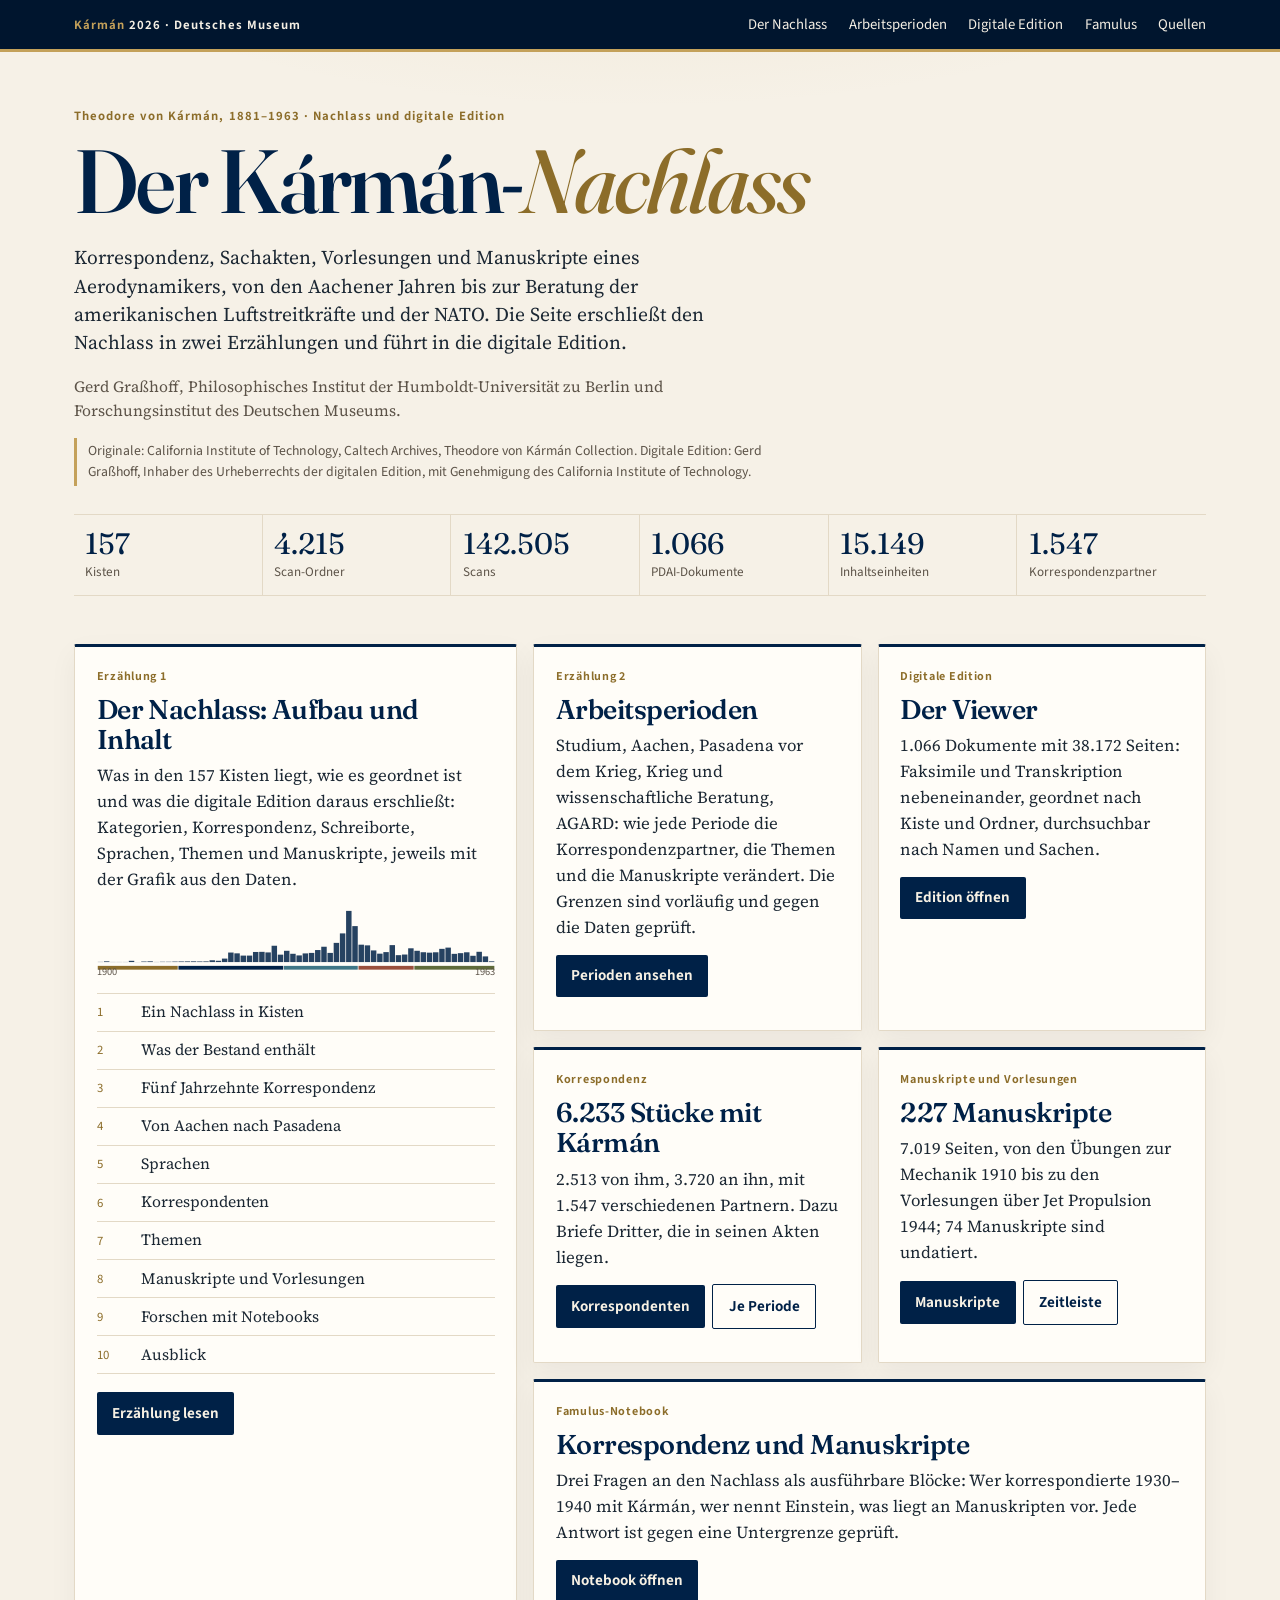
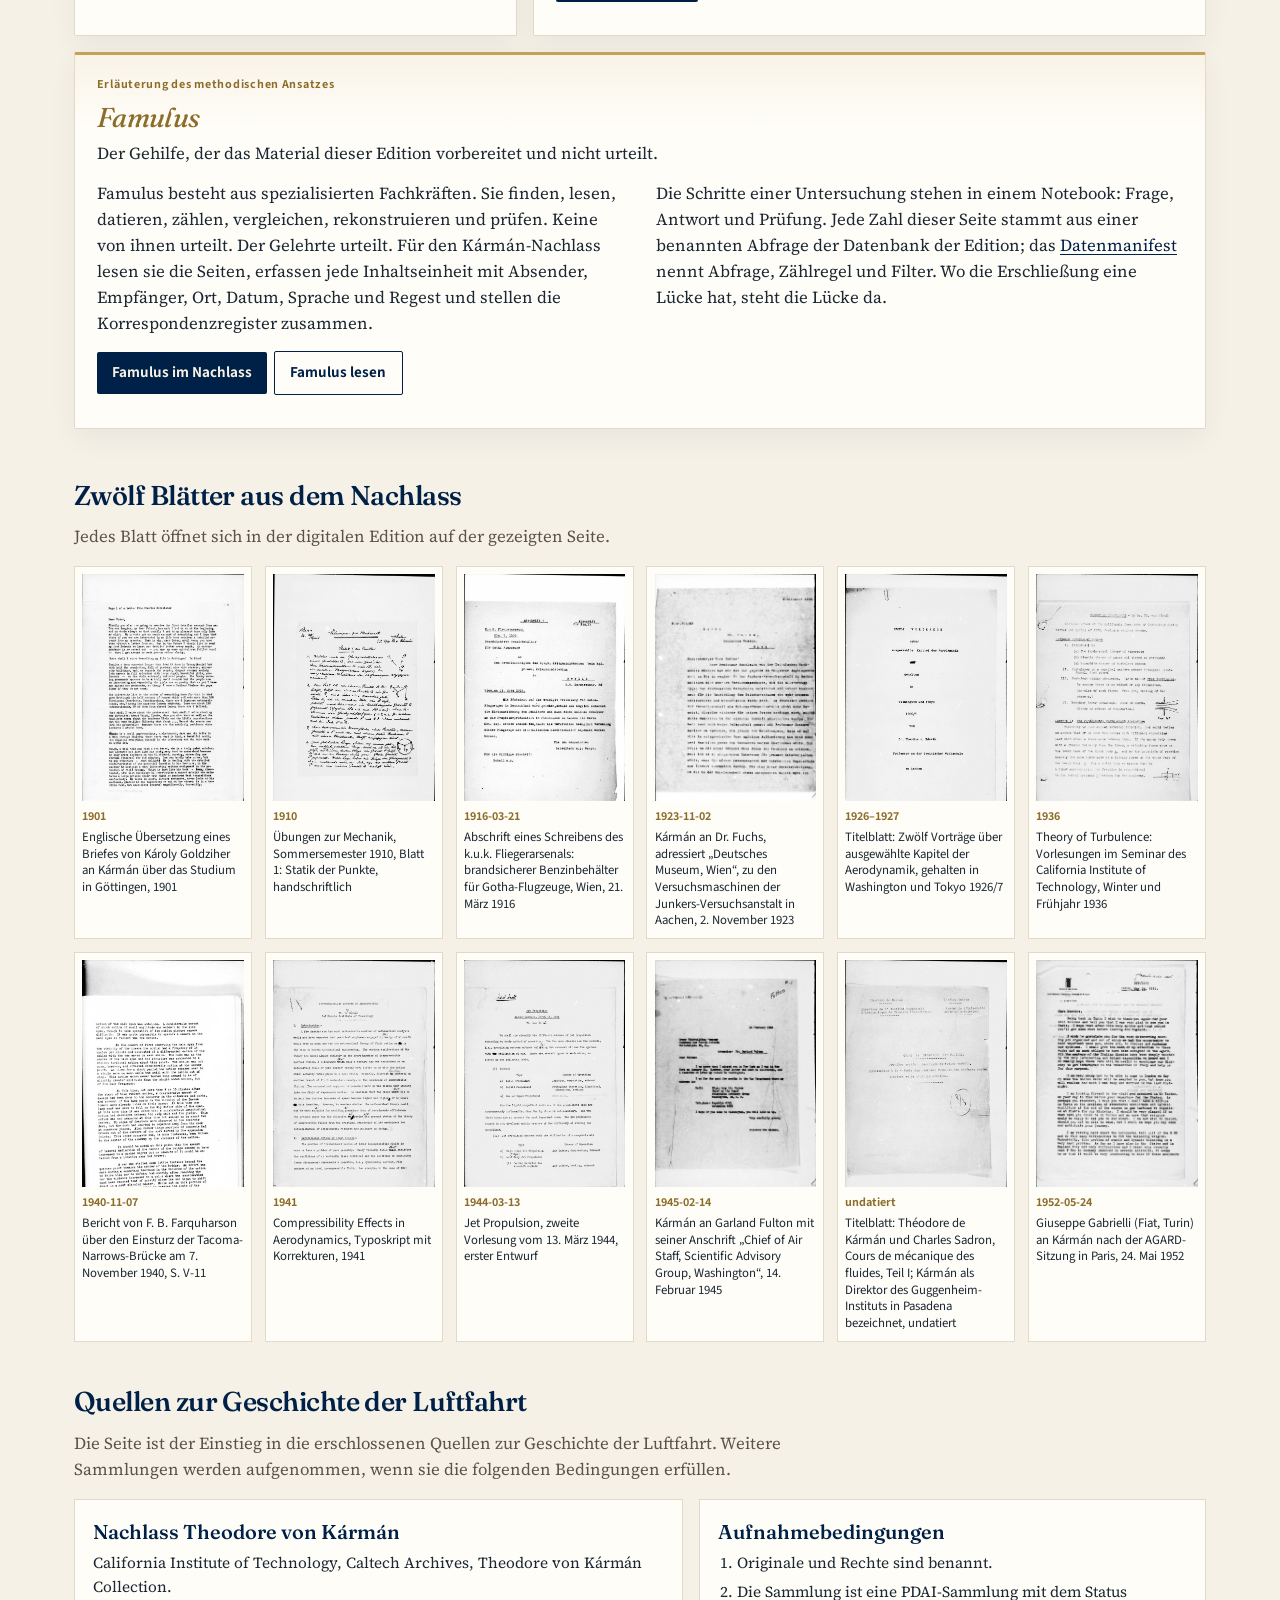
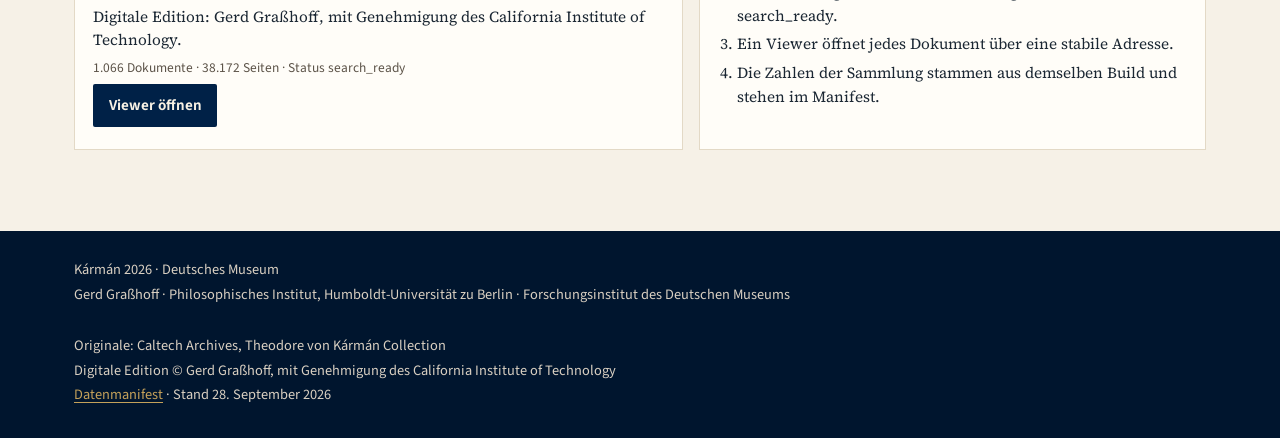
==== index.html @ 1a8ae77a "Publish the Kármán 2026 landing page and the two Nachlass narratives." ====
<!DOCTYPE html>
<html lang="de">
<head>
  <meta charset="utf-8">
  <meta name="viewport" content="width=device-width, initial-scale=1">
  <title>Kármán 2026 · Deutsches Museum</title>
  <meta name="description" content="Der Nachlass Theodore von Kármáns: digitale Edition, Korrespondenz, Manuskripte, Arbeitsperioden und Famulus-Notebooks. Einstieg in die Quellen zur Geschichte der Luftfahrt.">
  <meta name="author" content="Gerd Graßhoff">
  <meta property="og:title" content="Kármán 2026 · Deutsches Museum">
  <meta property="og:description" content="Der Nachlass Theodore von Kármáns in der digitalen Edition: Aufbau, Korrespondenz, Manuskripte und Arbeitsperioden.">
  <meta property="og:type" content="website">
  <link rel="icon" href="favicon.svg" type="image/svg+xml">
  <link rel="preconnect" href="https://fonts.googleapis.com">
  <link rel="preconnect" href="https://fonts.gstatic.com" crossorigin>
  <link href="https://fonts.googleapis.com/css2?family=Fraunces:ital,opsz,wght@0,9..144,460;0,9..144,560;1,9..144,460&family=Source+Sans+3:ital,wght@0,400;0,560;0,650;1,400&family=Source+Serif+4:ital,opsz,wght@0,8..60,400;0,8..60,560;1,8..60,400&display=swap" rel="stylesheet">
  <link rel="stylesheet" href="assets/karman.css?v=20260928184851">
</head>
<body>
  <a class="skip" href="#inhalt">Zum Inhalt</a>
  <header class="mast">
    <div class="mast-inner">
      <p class="brand"><span>Kármán</span> 2026 · Deutsches Museum</p>
      <nav aria-label="Abschnitte">
        <a href="nachlass/">Der Nachlass</a>
        <a href="perioden/">Arbeitsperioden</a>
        <a href="#edition">Digitale Edition</a>
        <a href="#ansatz">Famulus</a>
        <a href="#quellen">Quellen</a>
      </nav>
    </div>
  </header>

  <main id="inhalt">
    <div class="wrap">
      <section class="hero">
        <p class="kicker">Theodore von Kármán, 1881–1963 · Nachlass und digitale Edition</p>
        <h1>Der Kármán-<em>Nachlass</em></h1>
        <p class="lead">Korrespondenz, Sachakten, Vorlesungen und Manuskripte eines Aerodynamikers, von den Aachener Jahren bis zur Beratung der amerikanischen Luftstreitkräfte und der NATO. Die Seite erschließt den Nachlass in zwei Erzählungen und führt in die digitale Edition.</p>
        <p class="byline">Gerd Graßhoff, Philosophisches Institut der Humboldt-Universität zu Berlin und Forschungsinstitut des Deutschen Museums.</p>
        <p class="credit">Originale: California Institute of Technology, Caltech Archives, Theodore von Kármán Collection. Digitale Edition: Gerd Graßhoff, Inhaber des Urheberrechts der digitalen Edition, mit Genehmigung des California Institute of Technology.</p>
        <div class="figures" aria-label="Der Nachlass in Zahlen">
          <div><span class="v">157</span><span class="k">Kisten</span></div>
          <div><span class="v">4.215</span><span class="k">Scan-Ordner</span></div>
          <div><span class="v">142.505</span><span class="k">Scans</span></div>
          <div><span class="v">1.066</span><span class="k">PDAI-Dokumente</span></div>
          <div><span class="v">15.149</span><span class="k">Inhaltseinheiten</span></div>
          <div><span class="v">1.547</span><span class="k">Korrespondenzpartner</span></div>
        </div>
      </section>

      <section class="portals" aria-label="Einstiege">
        <article class="portal lead-card" id="nachlass">
          <p class="mark">Erzählung 1</p>
          <h2>Der Nachlass: Aufbau und Inhalt</h2>
          <p>Was in den 157 Kisten liegt, wie es geordnet ist und was die digitale Edition daraus erschließt: Kategorien, Korrespondenz, Schreiborte, Sprachen, Themen und Manuskripte, jeweils mit der Grafik aus den Daten.</p>
          <div class="spark fig" data-chart="spark" style="min-height:0"></div>
          <ol class="contents"><li><a href="nachlass/#k1"><span class="num">1</span><span>Ein Nachlass in Kisten</span></a></li><li><a href="nachlass/#k2"><span class="num">2</span><span>Was der Bestand enthält</span></a></li><li><a href="nachlass/#k3"><span class="num">3</span><span>Fünf Jahrzehnte Korrespondenz</span></a></li><li><a href="nachlass/#k4"><span class="num">4</span><span>Von Aachen nach Pasadena</span></a></li><li><a href="nachlass/#k5"><span class="num">5</span><span>Sprachen</span></a></li><li><a href="nachlass/#k6"><span class="num">6</span><span>Korrespondenten</span></a></li><li><a href="nachlass/#k7"><span class="num">7</span><span>Themen</span></a></li><li><a href="nachlass/#k8"><span class="num">8</span><span>Manuskripte und Vorlesungen</span></a></li><li><a href="nachlass/#k9"><span class="num">9</span><span>Forschen mit Notebooks</span></a></li><li><a href="nachlass/#k10"><span class="num">10</span><span>Ausblick</span></a></li></ol>
          <p class="go-row"><a class="go" href="nachlass/">Erzählung lesen</a></p>
        </article>

        <article class="portal" id="perioden">
          <p class="mark">Erzählung 2</p>
          <h2>Arbeitsperioden</h2>
          <p>Studium, Aachen, Pasadena vor dem Krieg, Krieg und wissenschaftliche Beratung, AGARD: wie jede Periode die Korrespondenzpartner, die Themen und die Manuskripte verändert. Die Grenzen sind vorläufig und gegen die Daten geprüft.</p>
          <p class="go-row"><a class="go" href="perioden/">Perioden ansehen</a></p>
        </article>

        <article class="portal" id="edition">
          <p class="mark">Digitale Edition</p>
          <h2>Der Viewer</h2>
          <p>1.066 Dokumente mit 38.172 Seiten: Faksimile und Transkription nebeneinander, geordnet nach Kiste und Ordner, durchsuchbar nach Namen und Sachen.</p>
          <p class="go-row"><a class="go" href="https://lettre.ngrok.dev/karman/" target="_blank" rel="noopener">Edition öffnen</a></p>
        </article>

        <article class="portal" id="korrespondenz">
          <p class="mark">Korrespondenz</p>
          <h2>6.233 Stücke mit Kármán</h2>
          <p>2.513 von ihm, 3.720 an ihn, mit 1.547 verschiedenen Partnern. Dazu Briefe Dritter, die in seinen Akten liegen.</p>
          <p class="go-row"><a class="go" href="nachlass/#k6">Korrespondenten</a><a class="go quiet" href="perioden/#korrespondenz">Je Periode</a></p>
        </article>

        <article class="portal" id="manuskripte">
          <p class="mark">Manuskripte und Vorlesungen</p>
          <h2>227 Manuskripte</h2>
          <p>7.019 Seiten, von den Übungen zur Mechanik 1910 bis zu den Vorlesungen über Jet Propulsion 1944; 74 Manuskripte sind undatiert.</p>
          <p class="go-row"><a class="go" href="nachlass/#k8">Manuskripte</a><a class="go quiet" href="perioden/#manuskripte">Zeitleiste</a></p>
        </article>

        <article class="portal wide" id="notebook">
          <p class="mark">Famulus-Notebook</p>
          <h2>Korrespondenz und Manuskripte</h2>
          <p>Drei Fragen an den Nachlass als ausführbare Blöcke: Wer korrespondierte 1930–1940 mit Kármán, wer nennt Einstein, was liegt an Manuskripten vor. Jede Antwort ist gegen eine Untergrenze geprüft.</p>
          <p class="go-row"><a class="go" href="https://lettre.ngrok.dev/famulus-notebook/notebook?nb=karman-nachlass/korrespondenz" target="_blank" rel="noopener">Notebook öffnen</a></p>
        </article>

        <article class="portal method" id="ansatz">
          <p class="mark">Erläuterung des methodischen Ansatzes</p>
          <h2><span>Famulus</span></h2>
          <p>Der Gehilfe, der das Material dieser Edition vorbereitet und nicht urteilt.</p>
          <div class="method-cols">
            <p>Famulus besteht aus spezialisierten Fachkräften. Sie finden, lesen, datieren, zählen, vergleichen, rekonstruieren und prüfen. Keine von ihnen urteilt. Der Gelehrte urteilt. Für den Kármán-Nachlass lesen sie die Seiten, erfassen jede Inhaltseinheit mit Absender, Empfänger, Ort, Datum, Sprache und Regest und stellen die Korrespondenzregister zusammen.</p>
            <p>Die Schritte einer Untersuchung stehen in einem Notebook: Frage, Antwort und Prüfung. Jede Zahl dieser Seite stammt aus einer benannten Abfrage der Datenbank der Edition; das <a href="data/manifest.json">Datenmanifest</a> nennt Abfrage, Zählregel und Filter. Wo die Erschließung eine Lücke hat, steht die Lücke da.</p>
          </div>
          <p class="go-row"><a class="go" href="nachlass/#k9">Famulus im Nachlass</a><a class="go quiet" href="https://grasshoff.github.io/kepleriana-2026/famulus/famulus-plattform.html" target="_blank" rel="noopener">Famulus lesen</a></p>
        </article>
      </section>

      <section class="band" aria-labelledby="blaetter">
        <h2 id="blaetter">Zwölf Blätter aus dem Nachlass</h2>
        <p class="section-lead">Jedes Blatt öffnet sich in der digitalen Edition auf der gezeigten Seite.</p>
        <div class="facsimiles"><a class="facsimile" href="https://lettre.ngrok.dev/karman/?doc=11-21_goldziher_karoly_1901_1952&p=2" target="_blank" rel="noopener"><img src="img/goldziher-1901.jpg" alt="" loading="lazy"><span class="d">1901</span><span class="c">Englische Übersetzung eines Briefes von Károly Goldziher an Kármán über das Studium in Göttingen, 1901</span></a><a class="facsimile" href="https://lettre.ngrok.dev/karman/?doc=117-1_course_lectures_1910_ubungen_zur_mechanik&p=2" target="_blank" rel="noopener"><img src="img/uebungen-1910.jpg" alt="" loading="lazy"><span class="d">1910</span><span class="c">Übungen zur Mechanik, Sommersemester 1910, Blatt 1: Statik der Punkte, handschriftlich</span></a><a class="facsimile" href="https://lettre.ngrok.dev/karman/?doc=109-16_patents_sealed_tanks_1918_1923&p=2" target="_blank" rel="noopener"><img src="img/fliegerarsenal-1916.jpg" alt="" loading="lazy"><span class="d">1916-03-21</span><span class="c">Abschrift eines Schreibens des k.u.k. Fliegerarsenals: brandsicherer Benzinbehälter für Gotha-Flugzeuge, Wien, 21. März 1916</span></a><a class="facsimile" href="https://lettre.ngrok.dev/karman/?doc=10-11_fu_miscellaneous&p=6" target="_blank" rel="noopener"><img src="img/deutsches-museum-1923.jpg" alt="" loading="lazy"><span class="d">1923-11-02</span><span class="c">Kármán an Dr. Fuchs, adressiert „Deutsches Museum, Wien“, zu den Versuchsmaschinen der Junkers-Versuchsanstalt in Aachen, 2. November 1923</span></a><a class="facsimile" href="https://lettre.ngrok.dev/karman/?doc=117-5_course_lectures_1926_1927_zwolf_vortrage_uber_ausgwahlte_kapitel_der_aerodynamik&p=3" target="_blank" rel="noopener"><img src="img/zwoelf-vortraege.jpg" alt="" loading="lazy"><span class="d">1926–1927</span><span class="c">Titelblatt: Zwölf Vorträge über ausgewählte Kapitel der Aerodynamik, gehalten in Washington und Tokyo 1926/7</span></a><a class="facsimile" href="https://lettre.ngrok.dev/karman/?doc=117-18_course_lecture_1936_theory_of_turbulence_i&p=2" target="_blank" rel="noopener"><img src="img/turbulence-1936.jpg" alt="" loading="lazy"><span class="d">1936</span><span class="c">Theory of Turbulence: Vorlesungen im Seminar des California Institute of Technology, Winter und Frühjahr 1936</span></a><a class="facsimile" href="https://lettre.ngrok.dev/karman/?doc=102-10_bridges_suspension_iii&p=36" target="_blank" rel="noopener"><img src="img/tacoma-1940.jpg" alt="" loading="lazy"><span class="d">1940-11-07</span><span class="c">Bericht von F. B. Farquharson über den Einsturz der Tacoma-Narrows-Brücke am 7. November 1940, S. V-11</span></a><a class="facsimile" href="https://lettre.ngrok.dev/karman/?doc=120-3_manuscripts_and_notes_technical_1941_i&p=2" target="_blank" rel="noopener"><img src="img/compressible-1941.jpg" alt="" loading="lazy"><span class="d">1941</span><span class="c">Compressibility Effects in Aerodynamics, Typoskript mit Korrekturen, 1941</span></a><a class="facsimile" href="https://lettre.ngrok.dev/karman/?doc=117-19_course_lecture_1944_jet_propulsion&p=2" target="_blank" rel="noopener"><img src="img/jet-propulsion-1944.jpg" alt="" loading="lazy"><span class="d">1944-03-13</span><span class="c">Jet Propulsion, zweite Vorlesung vom 13. März 1944, erster Entwurf</span></a><a class="facsimile" href="https://lettre.ngrok.dev/karman/?doc=10-9_fulton_garland_1932_1957&p=26" target="_blank" rel="noopener"><img src="img/sag-1945.jpg" alt="" loading="lazy"><span class="d">1945-02-14</span><span class="c">Kármán an Garland Fulton mit seiner Anschrift „Chief of Air Staff, Scientific Advisory Group, Washington“, 14. Februar 1945</span></a><a class="facsimile" href="https://lettre.ngrok.dev/karman/?doc=118-7_manuscripts_of_book_cours_de_mecanique_des_fluides_i&p=5" target="_blank" rel="noopener"><img src="img/cours-mecanique.jpg" alt="" loading="lazy"><span class="d">undatiert</span><span class="c">Titelblatt: Théodore de Kármán und Charles Sadron, Cours de mécanique des fluides, Teil I; Kármán als Direktor des Guggenheim-Instituts in Pasadena bezeichnet, undatiert</span></a><a class="facsimile" href="https://lettre.ngrok.dev/karman/?doc=10-15_gabrielli_giuseppe_lydia_crocco_april_dec_1952&p=19" target="_blank" rel="noopener"><img src="img/agard-1952.jpg" alt="" loading="lazy"><span class="d">1952-05-24</span><span class="c">Giuseppe Gabrielli (Fiat, Turin) an Kármán nach der AGARD-Sitzung in Paris, 24. Mai 1952</span></a></div>
      </section>

      <section class="band" id="quellen" aria-labelledby="quellen-t">
        <h2 id="quellen-t">Quellen zur Geschichte der Luftfahrt</h2>
        <p class="section-lead">Die Seite ist der Einstieg in die erschlossenen Quellen zur Geschichte der Luftfahrt. Weitere Sammlungen werden aufgenommen, wenn sie die folgenden Bedingungen erfüllen.</p>
        <div class="sources">
          <div><div class="source-item"><h3>Nachlass Theodore von Kármán</h3><p>California Institute of Technology, Caltech Archives, Theodore von Kármán Collection.</p><p>Digitale Edition: Gerd Graßhoff, mit Genehmigung des California Institute of Technology.</p><p class="meta">1.066 Dokumente · 38.172 Seiten · Status search_ready</p><p><a class="go" href="https://lettre.ngrok.dev/karman/" target="_blank" rel="noopener">Viewer öffnen</a></p></div></div>
          <div class="source-item">
            <h3>Aufnahmebedingungen</h3>
            <ol class="admission"><li>Originale und Rechte sind benannt.</li><li>Die Sammlung ist eine PDAI-Sammlung mit dem Status search_ready.</li><li>Ein Viewer öffnet jedes Dokument über eine stabile Adresse.</li><li>Die Zahlen der Sammlung stammen aus demselben Build und stehen im Manifest.</li></ol>
          </div>
        </div>
      </section>
    </div>
  </main>

  <footer>
    <div class="wrap">
      <div>
        <p>Kármán 2026 · Deutsches Museum</p>
        <p>Gerd Graßhoff · Philosophisches Institut, Humboldt-Universität zu Berlin · Forschungsinstitut des Deutschen Museums</p>
      </div>
      <div>
        <p>Originale: Caltech Archives, Theodore von Kármán Collection</p>
        <p>Digitale Edition © Gerd Graßhoff, mit Genehmigung des California Institute of Technology</p>
        <p><a href="data/manifest.json">Datenmanifest</a> · Stand 28. September 2026</p>
      </div>
    </div>
  </footer>

  <script src="assets/vendor/d3.v7.min.js?v=20260928184851"></script>
  <script src="data/bundle.js?v=20260928184851"></script>
  <script src="assets/js/charts.js?v=20260928184851"></script>
  <script src="assets/js/scrolly.js?v=20260928184851"></script>
</body>
</html>
---- assets/karman.css ----
/* Karman 2026 — shared styles for the landing page and both narratives.
   Visual system of Kepleriana 2026: Oxford blue, gold, sandstone. */

:root {
  --oxford: #002147;
  --oxford-deep: #00152e;
  --oxford-soft: #2c4a6e;
  --ink: #1b2733;
  --muted: #5c5348;
  --gold: #c4a15a;
  --gold-deep: #8c6d2a;
  --gold-pale: #efe3c4;
  --sand: #f6f1e7;
  --sand-deep: #ece3d2;
  --paper: #fffdf8;
  --line: #e3d9c6;
  --line-strong: #cdbfa4;
  --serif: "Source Serif 4", "Palatino Linotype", Palatino, serif;
  --display: "Fraunces", "Source Serif 4", Palatino, serif;
  --sans: "Source Sans 3", "Avenir Next", "Segoe UI", sans-serif;
  --p-studium: #8c6d2a;
  --p-aachen: #002147;
  --p-pasadena: #3f7686;
  --p-beratung: #9a4f3c;
  --p-agard: #5f6b3a;
}

* { box-sizing: border-box; }
html { scroll-behavior: smooth; }
.no-smooth { scroll-behavior: auto !important; }
body {
  margin: 0;
  color: var(--ink);
  background:
    radial-gradient(1200px 480px at 50% -180px, rgba(196, 161, 90, 0.16), transparent 60%),
    var(--sand);
  font-family: var(--serif);
  font-size: 1.05rem;
  line-height: 1.55;
}
a { color: var(--oxford); text-underline-offset: 0.18em; }
a:hover { color: var(--gold-deep); }
img { max-width: 100%; }
.skip {
  position: absolute; left: 1rem; top: -4rem;
  background: var(--oxford); color: #fff; padding: 0.4rem 0.7rem;
}
.skip:focus { top: 0.6rem; z-index: 50; }

/* ---------------------------------------------------------------- mast */
.mast {
  background: var(--oxford-deep);
  color: #f4efe4;
  border-bottom: 3px solid var(--gold);
  position: relative;
  z-index: 20;
}
.mast-inner {
  max-width: 1180px;
  margin: 0 auto;
  padding: 0.85rem 1.5rem 0.8rem;
  display: flex;
  justify-content: space-between;
  align-items: baseline;
  gap: 1rem;
}
.brand {
  margin: 0;
  font-family: var(--sans);
  font-size: 0.8rem;
  letter-spacing: 0.08em;
  font-weight: 650;
}
.brand a { color: #f4efe4; text-decoration: none; }
.brand span { color: var(--gold); }
.mast nav { font-family: var(--sans); font-size: 0.92rem; }
.mast nav a { color: #f4efe4; text-decoration: none; margin-left: 1.15rem; }
.mast nav a:hover, .mast nav a[aria-current="page"] { color: var(--gold); }

.wrap { max-width: 1180px; margin: 0 auto; padding: 0 1.5rem; }

/* ---------------------------------------------------------------- hero */
.hero { padding: 3.4rem 0 1.6rem; }
.kicker {
  margin: 0 0 0.7rem;
  font-family: var(--sans);
  font-size: 0.8rem;
  letter-spacing: 0.08em;
  color: var(--gold-deep);
  font-weight: 650;
}
h1 {
  margin: 0;
  font-family: var(--display);
  font-weight: 560;
  font-size: clamp(2.8rem, 7vw, 5.6rem);
  letter-spacing: -0.03em;
  line-height: 0.95;
  color: var(--oxford);
}
h1 em { font-style: italic; font-weight: 460; color: var(--gold-deep); }
.lead {
  max-width: 44rem;
  margin: 1.35rem 0 0;
  font-size: 1.22rem;
  line-height: 1.45;
}
.byline { margin: 1.1rem 0 0; max-width: 44rem; color: var(--muted); font-size: 0.98rem; }
.credit {
  margin: 0.9rem 0 0;
  max-width: 44rem;
  font-family: var(--sans);
  font-size: 0.86rem;
  color: var(--muted);
  border-left: 3px solid var(--gold);
  padding: 0.15rem 0 0.15rem 0.7rem;
}

/* ---------------------------------------------------------------- key figures */
.figures {
  display: grid;
  grid-template-columns: repeat(6, 1fr);
  gap: 0;
  margin: 1.8rem 0 1.4rem;
  border-top: 1px solid var(--line);
  border-bottom: 1px solid var(--line);
}
.figures div { padding: 0.8rem 0.7rem 0.75rem; border-right: 1px solid var(--line); }
.figures div:last-child { border-right: 0; }
.figures .v {
  display: block;
  font-family: var(--display);
  font-size: 1.85rem;
  color: var(--oxford);
  line-height: 1.05;
  font-variant-numeric: lining-nums tabular-nums;
}
.figures .k { display: block; font-family: var(--sans); font-size: 0.82rem; color: var(--muted); margin-top: 0.2rem; }

/* ---------------------------------------------------------------- portal cards */
.portals {
  display: grid;
  grid-template-columns: 1.35fr 1fr 1fr;
  gap: 1rem;
  padding-bottom: 1rem;
}
.portal {
  background: var(--paper);
  border: 1px solid var(--line);
  border-top: 3px solid var(--oxford);
  border-radius: 2px;
  padding: 1.3rem 1.35rem 1.2rem;
  box-shadow: 0 10px 28px rgba(0, 21, 46, 0.05);
  display: flex;
  flex-direction: column;
}
.portal.lead-card { grid-row: span 3; }
.portal.wide { grid-column: span 2; }
.portal.method {
  grid-column: 1 / -1;
  border-top-color: var(--gold);
  background: linear-gradient(180deg, rgba(196, 161, 90, 0.1), transparent 4.5rem), var(--paper);
}
.portal.method h2 span { color: var(--gold-deep); font-style: italic; font-weight: 460; }
.method-cols { display: grid; grid-template-columns: 1fr 1fr; gap: 0.4rem 2rem; }
.method-cols p { margin: 0 0 0.75rem; }
.portal .mark {
  font-family: var(--sans);
  font-size: 0.76rem;
  letter-spacing: 0.06em;
  color: var(--gold-deep);
  font-weight: 650;
  margin: 0 0 0.45rem;
}
.portal h2 {
  margin: 0 0 0.55rem;
  font-family: var(--display);
  font-weight: 560;
  font-size: 1.7rem;
  line-height: 1.12;
  letter-spacing: -0.02em;
  color: var(--oxford);
}
.portal p { margin: 0 0 0.85rem; }
.portal .spark { margin: 0.1rem 0 0.9rem; }
.contents { list-style: none; margin: 0.2rem 0 1.1rem; padding: 0; border-top: 1px solid var(--line); }
.contents li { border-bottom: 1px solid var(--line); }
.contents a {
  display: grid;
  grid-template-columns: 2.2rem 1fr;
  gap: 0.55rem;
  text-decoration: none;
  padding: 0.4rem 0;
  color: var(--ink);
  font-size: 0.98rem;
}
.contents a:hover { color: var(--oxford); }
.contents .num { font-family: var(--sans); color: var(--gold-deep); font-size: 0.8rem; padding-top: 0.2rem; }
.go {
  margin-top: auto;
  align-self: flex-start;
  display: inline-block;
  background: var(--oxford);
  color: #f7f1e4;
  text-decoration: none;
  font-family: var(--sans);
  font-weight: 650;
  font-size: 0.95rem;
  padding: 0.6rem 0.95rem;
  border-radius: 2px;
}
.go:hover { background: #01315f; color: #fff; }
.go.quiet { background: transparent; color: var(--oxford); border: 1px solid var(--oxford); margin-left: 0.45rem; }
.go.quiet:hover { background: var(--oxford); color: #fff; }
.go-row { margin-top: auto; }

section.band { padding: 1.8rem 0 0.6rem; }
section.band > h2, .band-title {
  margin: 0 0 0.85rem;
  font-family: var(--display);
  font-weight: 560;
  font-size: 1.7rem;
  color: var(--oxford);
  letter-spacing: -0.02em;
}
.section-lead { margin: -0.35rem 0 1rem; color: var(--muted); max-width: 46rem; }

/* facsimile strip */
.facsimiles {
  display: grid;
  grid-template-columns: repeat(6, 1fr);
  gap: 0.8rem;
}
.facsimile {
  display: block;
  text-decoration: none;
  color: var(--ink);
  background: var(--paper);
  border: 1px solid var(--line);
  padding: 0.45rem 0.45rem 0.6rem;
}
.facsimile:hover { border-color: var(--oxford); }
.facsimile img { display: block; width: 100%; aspect-ratio: 5 / 7; object-fit: cover; object-position: top; background: #eee; }
.facsimile .d { display: block; font-family: var(--sans); font-size: 0.76rem; color: var(--gold-deep); margin-top: 0.45rem; font-weight: 650; }
.facsimile .c { display: block; font-family: var(--sans); font-size: 0.8rem; line-height: 1.3; margin-top: 0.15rem; }

/* sources */
.sources { display: grid; grid-template-columns: 1.2fr 1fr; gap: 1rem; padding-bottom: 2.5rem; }
.source-item { background: var(--paper); border: 1px solid var(--line); padding: 1rem 1.15rem; }
.source-item h3 { margin: 0 0 0.3rem; font-family: var(--display); font-weight: 560; font-size: 1.25rem; color: var(--oxford); }
.source-item p { margin: 0 0 0.35rem; font-size: 0.96rem; }
.source-item .meta { font-family: var(--sans); font-size: 0.84rem; color: var(--muted); }
.admission { margin: 0; padding-left: 1.2rem; font-size: 0.96rem; }
.admission li { margin-bottom: 0.3rem; }

footer {
  background: var(--oxford-deep);
  color: #d9d0c2;
  padding: 1.6rem 0 1.8rem;
  font-family: var(--sans);
  font-size: 0.9rem;
  margin-top: 2rem;
}
footer .wrap { display: flex; justify-content: space-between; gap: 1.5rem; flex-wrap: wrap; }
footer a { color: var(--gold); }
footer p { margin: 0.15rem 0; }

/* ---------------------------------------------------------------- narrative */
.story-hero { padding: 3rem 0 1.2rem; }
.story-hero h1 { font-size: clamp(2.4rem, 5.6vw, 4.4rem); }
.toc {
  display: flex;
  flex-wrap: wrap;
  gap: 0.35rem 0.5rem;
  margin: 1.4rem 0 0.5rem;
  padding: 0;
  list-style: none;
  font-family: var(--sans);
  font-size: 0.88rem;
}
.toc a {
  display: inline-block;
  text-decoration: none;
  color: var(--oxford);
  border: 1px solid var(--line);
  background: var(--paper);
  padding: 0.25rem 0.6rem;
  border-radius: 2px;
}
.toc a:hover { border-color: var(--oxford); }
.toc .n { color: var(--gold-deep); margin-right: 0.35rem; font-weight: 650; }

.chapter {
  display: grid;
  grid-template-columns: minmax(0, 0.92fr) minmax(0, 1.08fr);
  gap: 2.4rem;
  padding: 3.2rem 0 1rem;
  border-top: 1px solid var(--line);
}
.chapter.no-figure { grid-template-columns: minmax(0, 46rem); }
.chapter-text { min-width: 0; }
.chapter-num { font-family: var(--sans); font-size: 0.8rem; color: var(--gold-deep); font-weight: 650; margin: 0 0 0.35rem; letter-spacing: 0.04em; }
.chapter h2 {
  margin: 0 0 1rem;
  font-family: var(--display);
  font-weight: 560;
  font-size: 2.05rem;
  line-height: 1.1;
  letter-spacing: -0.02em;
  color: var(--oxford);
}
.chapter h3 { font-family: var(--display); font-weight: 560; font-size: 1.25rem; color: var(--oxford); margin: 1.4rem 0 0.5rem; }
.step {
  margin: 0 0 2.4rem;
  padding: 0.2rem 0 0.2rem 1rem;
  border-left: 2px solid transparent;
  transition: border-color 200ms ease, opacity 200ms ease;
  opacity: 0.55;
}
.step:first-of-type { opacity: 1; }
.step.active { border-left-color: var(--gold); opacity: 1; }
.step p { margin: 0 0 0.85rem; }
.step:last-child { margin-bottom: 30vh; }
.chapter.no-figure .step, .chapter.no-figure .step:last-child { opacity: 1; margin-bottom: 1.4rem; }
.chapter-figure { min-width: 0; }
.chapter-figure .sticky {
  position: sticky;
  top: 1.2rem;
  background: var(--paper);
  border: 1px solid var(--line);
  padding: 1rem 1rem 0.8rem;
  box-shadow: 0 10px 28px rgba(0, 21, 46, 0.05);
}
.fig { width: 100%; min-height: 320px; }
.fig svg { display: block; width: 100%; height: auto; overflow: visible; }
.fig-title { font-family: var(--sans); font-weight: 650; font-size: 0.92rem; color: var(--oxford); margin: 0 0 0.4rem; }
.fig-note { font-family: var(--sans); font-size: 0.8rem; color: var(--muted); margin: 0.55rem 0 0; line-height: 1.35; }
.fig-legend { display: flex; flex-wrap: wrap; gap: 0.2rem 0.9rem; font-family: var(--sans); font-size: 0.78rem; color: var(--muted); margin: 0.4rem 0 0; }
.fig-legend i { display: inline-block; width: 0.75rem; height: 0.75rem; margin-right: 0.3rem; vertical-align: -0.1rem; border-radius: 1px; }

.locus { font-family: var(--sans); font-size: 0.78rem; color: var(--muted); }
.locus a { color: var(--muted); }
.locus a:hover { color: var(--gold-deep); }
.aside {
  font-family: var(--sans);
  font-size: 0.9rem;
  background: var(--gold-pale);
  border-left: 3px solid var(--gold);
  padding: 0.6rem 0.8rem;
  margin: 0.4rem 0 1rem;
}
.aside p { margin: 0 0 0.4rem; }
.aside p:last-child { margin: 0; }
.quote-card { display: grid; grid-template-columns: 7rem 1fr; gap: 0.9rem; align-items: start; margin: 0.6rem 0 1.1rem; }
.quote-card img { display: block; width: 100%; height: auto; border: 1px solid var(--line); background: #fff; }
.quote-card figcaption { font-family: var(--sans); font-size: 0.84rem; color: var(--muted); }
.quote-card figcaption a { font-weight: 650; }

/* manuscript cards (full width band after a chapter) */
.ms-cards { display: grid; grid-template-columns: repeat(4, 1fr); gap: 0.9rem; padding: 0.6rem 0 2rem; }
.ms-card { background: var(--paper); border: 1px solid var(--line); display: flex; flex-direction: column; text-decoration: none; color: var(--ink); }
.ms-card:hover { border-color: var(--oxford); }
.ms-card img { width: 100%; aspect-ratio: 4 / 3; object-fit: cover; object-position: top; border-bottom: 1px solid var(--line); }
.ms-card .b { padding: 0.65rem 0.75rem 0.75rem; }
.ms-card .y { font-family: var(--sans); font-size: 0.78rem; color: var(--gold-deep); font-weight: 650; }
.ms-card h4 { font-family: var(--display); font-weight: 560; font-size: 1.05rem; margin: 0.15rem 0 0.3rem; color: var(--oxford); line-height: 1.2; }
.ms-card p { font-family: var(--sans); font-size: 0.82rem; margin: 0; color: var(--muted); line-height: 1.35; }

/* tooltip */
.tip {
  position: fixed;
  pointer-events: none;
  z-index: 60;
  background: var(--oxford-deep);
  color: #f4efe4;
  font-family: var(--sans);
  font-size: 0.82rem;
  line-height: 1.35;
  padding: 0.45rem 0.6rem;
  border-radius: 2px;
  max-width: 22rem;
  box-shadow: 0 6px 18px rgba(0, 0, 0, 0.25);
  opacity: 0;
  transition: opacity 120ms ease;
}
.tip b { color: var(--gold); font-weight: 650; }

/* chart text */
.axis text { font-family: var(--sans); font-size: 11px; fill: var(--muted); }
.lbl { font-family: var(--sans); font-size: 11px; }
.lbl:not([fill]) { fill: var(--muted); }
.axis path, .axis line { stroke: #cdbfa4; }
.lbl-strong { font-family: var(--sans); font-size: 11.5px; font-weight: 650; }
.lbl-strong:not([fill]) { fill: var(--oxford); }
.lbl-serif { font-family: var(--serif); font-size: 12px; }
.lbl-serif:not([fill]) { fill: var(--ink); }

/* ---------------------------------------------------------------- periods page */
.period-band {
  position: sticky;
  top: 0;
  z-index: 15;
  background: rgba(246, 241, 231, 0.96);
  backdrop-filter: blur(4px);
  border-bottom: 1px solid var(--line);
  padding: 0.55rem 0 0.5rem;
}
.period-band .wrap { display: grid; grid-template-columns: auto 1fr; gap: 1rem; align-items: center; }
.period-band .lbl-head { font-family: var(--sans); font-size: 0.8rem; color: var(--muted); font-weight: 650; }
.period-band svg { display: block; width: 100%; height: 46px; }
.period-band .seg { cursor: pointer; }
.period-band .seg text { font-family: var(--sans); font-size: 11.5px; fill: #fff; font-weight: 650; pointer-events: none; }
.period-band .seg .yr { font-weight: 400; fill: rgba(255, 255, 255, 0.85); }
.period-band .seg.dim rect { opacity: 0.3; }
.prov {
  display: inline-block;
  font-family: var(--sans);
  font-size: 0.72rem;
  font-weight: 650;
  color: var(--gold-deep);
  border: 1px solid var(--gold);
  border-radius: 2px;
  padding: 0 0.3rem;
  margin-left: 0.4rem;
  vertical-align: 0.1rem;
}
.period-section { padding: 2.8rem 0 1rem; border-top: 1px solid var(--line); scroll-margin-top: 64px; transition: opacity 200ms ease; }
.period-section .head { display: flex; align-items: baseline; gap: 0.8rem; flex-wrap: wrap; }
.period-section h2 { font-family: var(--display); font-weight: 560; font-size: 2.1rem; color: var(--oxford); margin: 0; letter-spacing: -0.02em; }
.period-section .years { font-family: var(--sans); font-size: 1rem; color: var(--gold-deep); font-weight: 650; }
.period-grid { display: grid; grid-template-columns: minmax(0, 0.95fr) minmax(0, 1.05fr); gap: 2.2rem; margin-top: 1rem; }
.period-text p { margin: 0 0 0.85rem; }
.period-panels { display: grid; grid-template-columns: 1fr 1fr; gap: 0.8rem; align-content: start; }
.panel { background: var(--paper); border: 1px solid var(--line); padding: 0.7rem 0.8rem 0.6rem; min-width: 0; }
.panel.wide { grid-column: 1 / -1; }
.panel h4 { font-family: var(--sans); font-size: 0.8rem; font-weight: 650; color: var(--oxford); margin: 0 0 0.35rem; }
.panel .note { font-family: var(--sans); font-size: 0.76rem; color: var(--muted); margin: 0.35rem 0 0; }
.evidence { list-style: none; margin: 0; padding: 0; font-family: var(--sans); font-size: 0.82rem; }
.evidence li { border-top: 1px solid var(--line); padding: 0.35rem 0; }
.evidence li:first-child { border-top: 0; }
.evidence .d { color: var(--gold-deep); font-weight: 650; margin-right: 0.35rem; }
.evidence .t { color: var(--muted); }
.table-scroll { overflow-x: auto; -webkit-overflow-scrolling: touch; }
.check-table { width: 100%; border-collapse: collapse; font-family: var(--sans); font-size: 0.86rem; margin: 0.6rem 0 0; }
.check-table th, .check-table td { text-align: left; padding: 0.35rem 0.5rem; border-bottom: 1px solid var(--line); vertical-align: top; }
.check-table th { color: var(--muted); font-weight: 650; }
.check-table .ok { color: var(--p-agard); font-weight: 650; }
.check-table .off { color: var(--p-beratung); font-weight: 650; }
.full-figure { background: var(--paper); border: 1px solid var(--line); padding: 1rem 1rem 0.8rem; margin: 0.8rem 0 1.6rem; box-shadow: 0 10px 28px rgba(0, 21, 46, 0.05); }

/* ---------------------------------------------------------------- responsive */
@media (max-width: 1020px) {
  .portals { grid-template-columns: 1fr 1fr; }
  .portal.lead-card { grid-row: auto; grid-column: 1 / -1; }
  .portal.wide { grid-column: 1 / -1; }
  .figures { grid-template-columns: repeat(3, 1fr); }
  .figures div:nth-child(3) { border-right: 0; }
  .facsimiles { grid-template-columns: repeat(3, 1fr); }
  .ms-cards { grid-template-columns: repeat(2, 1fr); }
  .chapter, .period-grid { grid-template-columns: 1fr; }
  .chapter-figure { order: -1; }
  .chapter-figure .sticky { position: relative; top: 0; }
  .step { opacity: 1; }
  .step:last-child { margin-bottom: 1rem; }
}
@media (max-width: 680px) {
  .mast-inner { flex-direction: column; align-items: flex-start; }
  .mast nav a { margin-left: 0; margin-right: 0.9rem; }
  .portals, .method-cols, .sources, .period-panels { grid-template-columns: 1fr; }
  .figures { grid-template-columns: repeat(2, 1fr); }
  .figures div:nth-child(3) { border-right: 1px solid var(--line); }
  .figures div:nth-child(2n) { border-right: 0; }
  .facsimiles { grid-template-columns: repeat(2, 1fr); }
  .ms-cards { grid-template-columns: 1fr; }
  .go.quiet { margin-left: 0; margin-top: 0.45rem; }
  .hero { padding-top: 2.2rem; }
  .period-band .wrap { grid-template-columns: 1fr; gap: 0.2rem; }
  .quote-card { grid-template-columns: 5rem 1fr; }
  .chapter-figure .fig, .full-figure .fig { overflow-x: auto; -webkit-overflow-scrolling: touch; }
  .chapter-figure .fig svg, .full-figure .fig svg { min-width: 600px; }
  .chapter-figure .sticky, .full-figure { padding: 0.7rem 0.6rem 0.6rem; }
}
@media (prefers-reduced-motion: reduce) {
  html { scroll-behavior: auto; }
  .step { transition: none; }
}
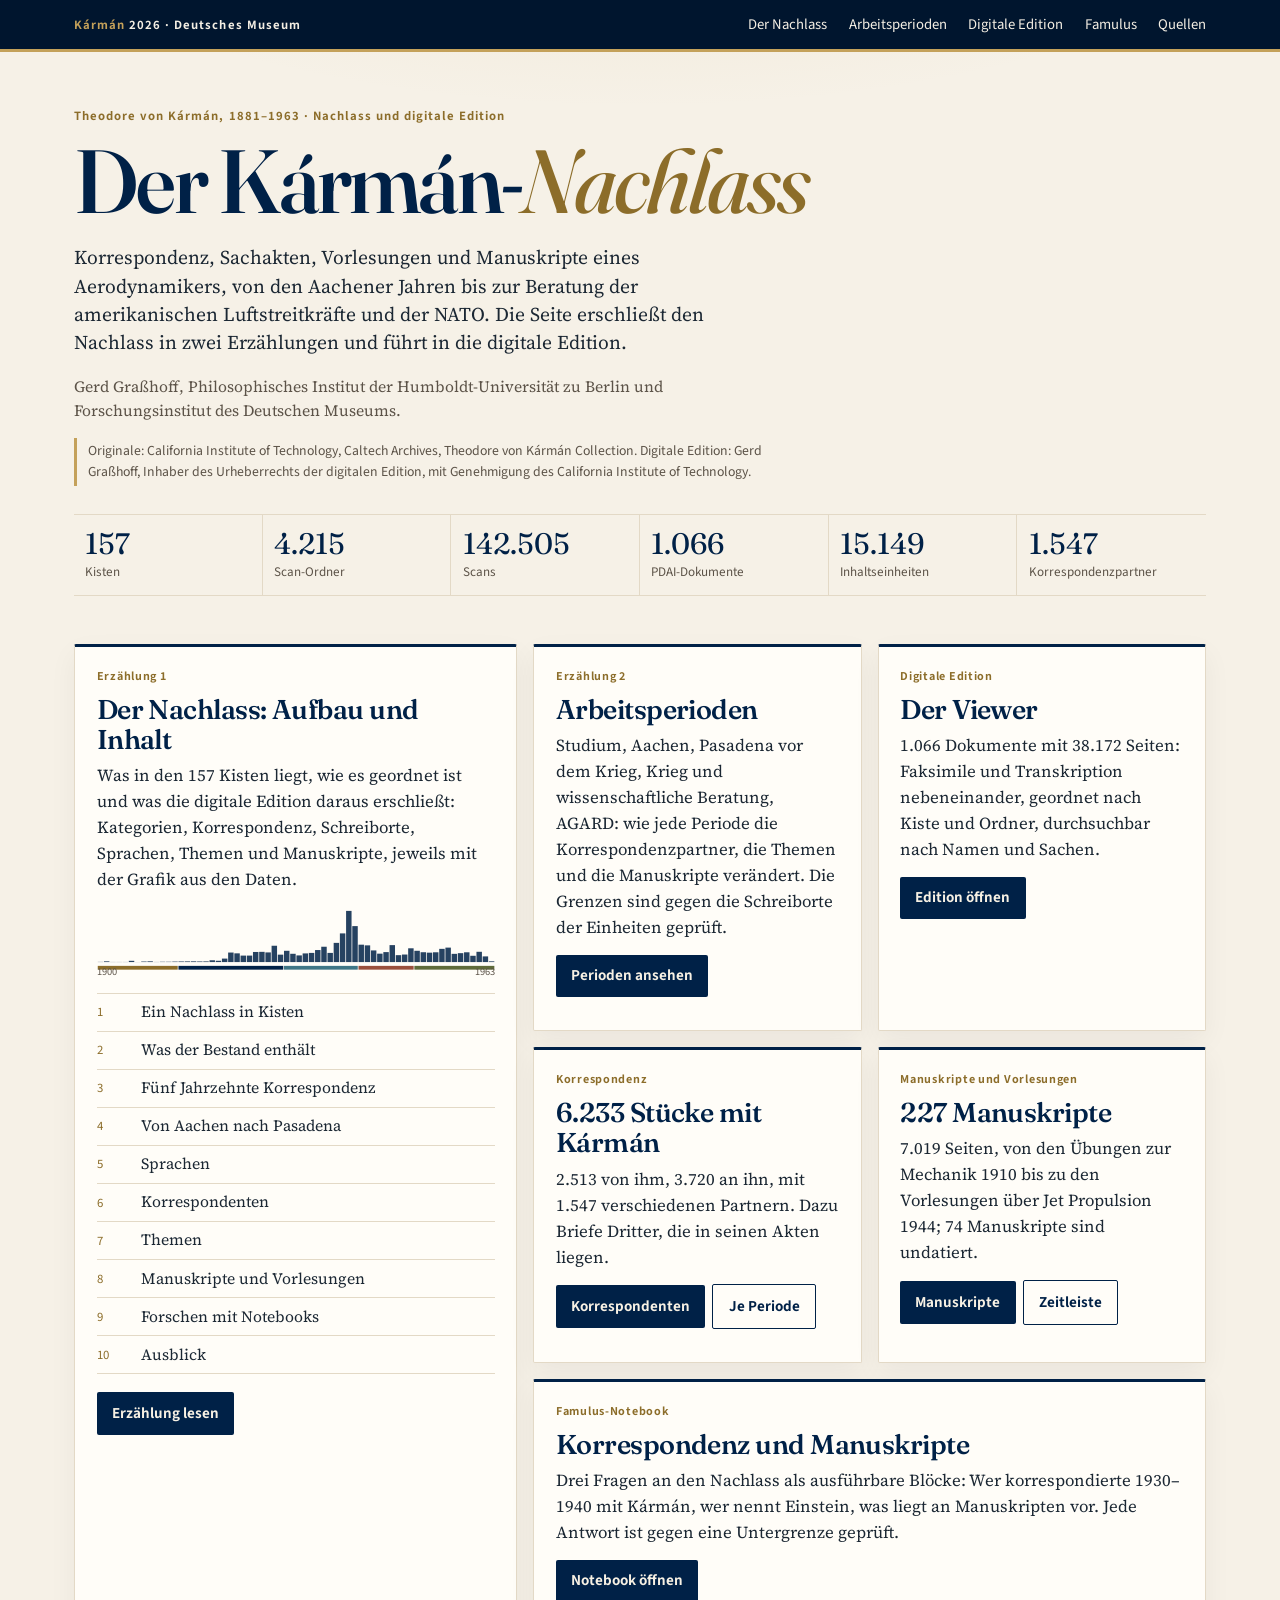
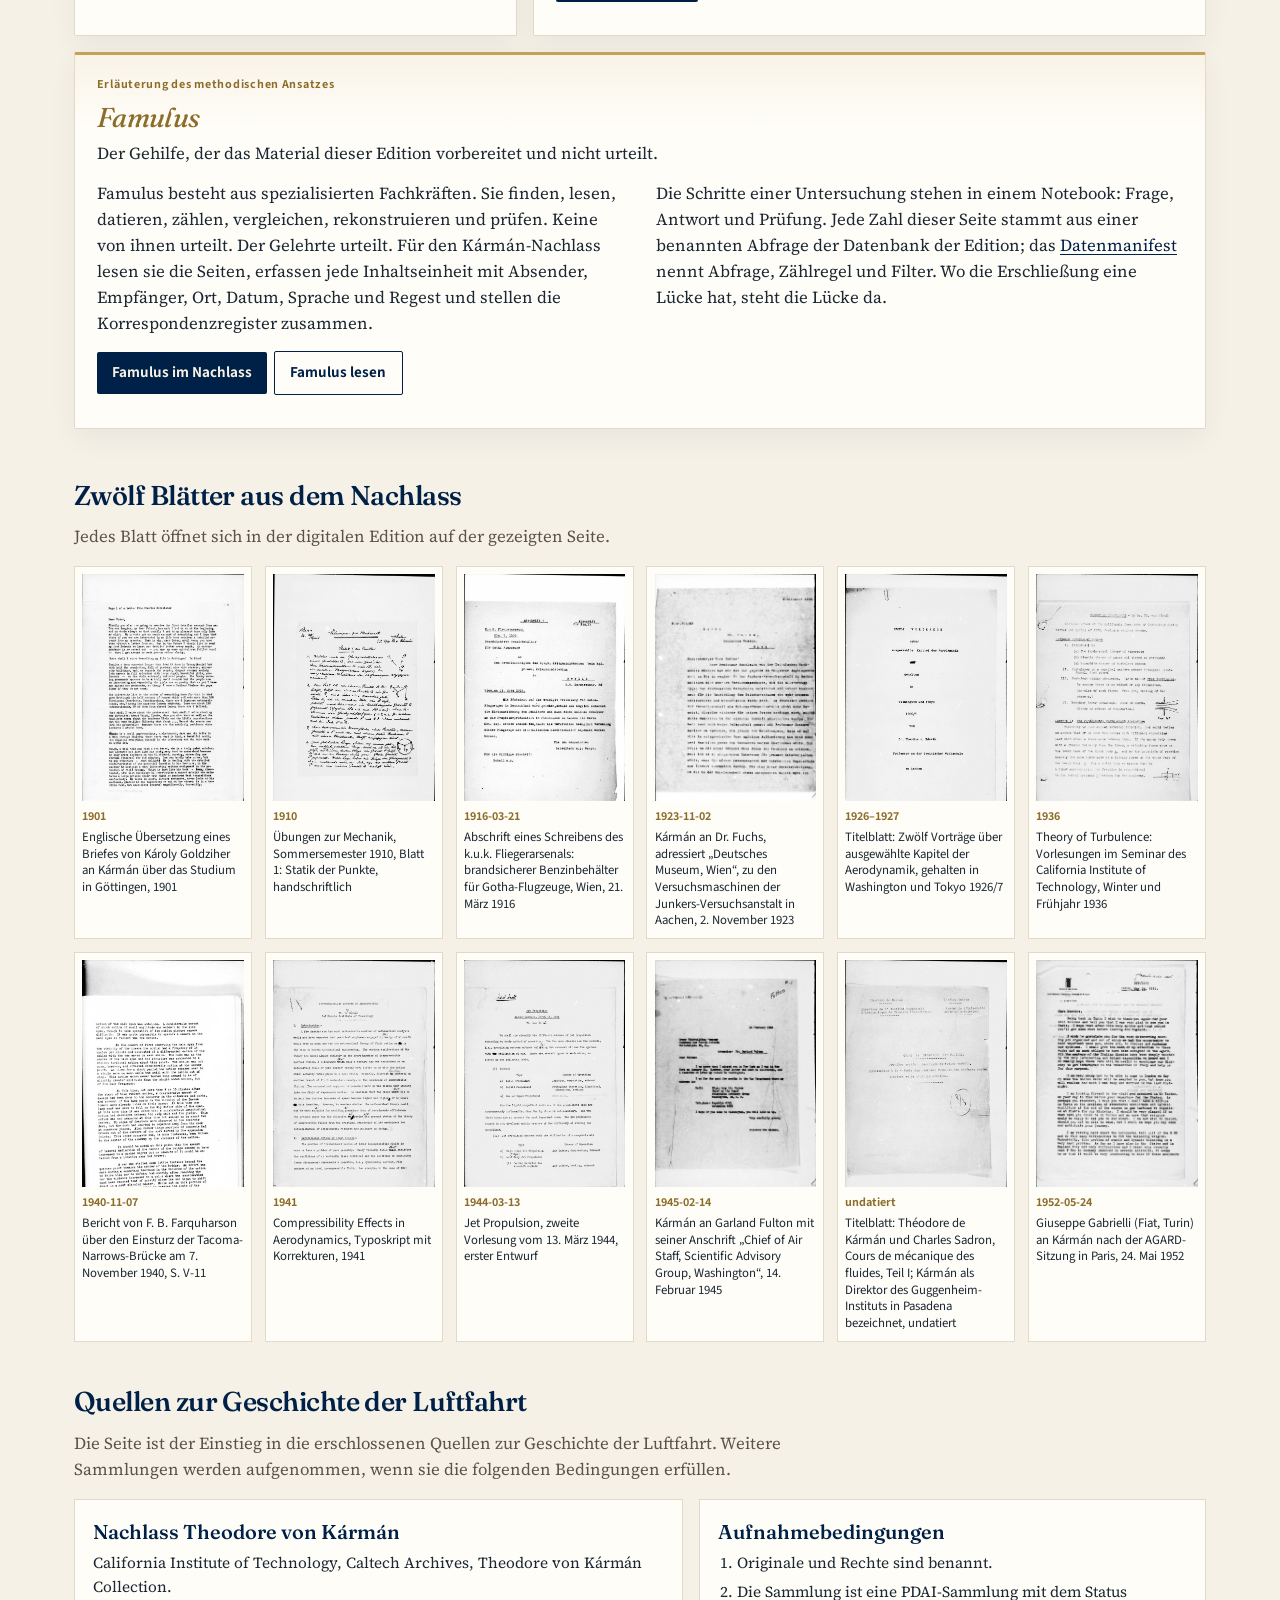
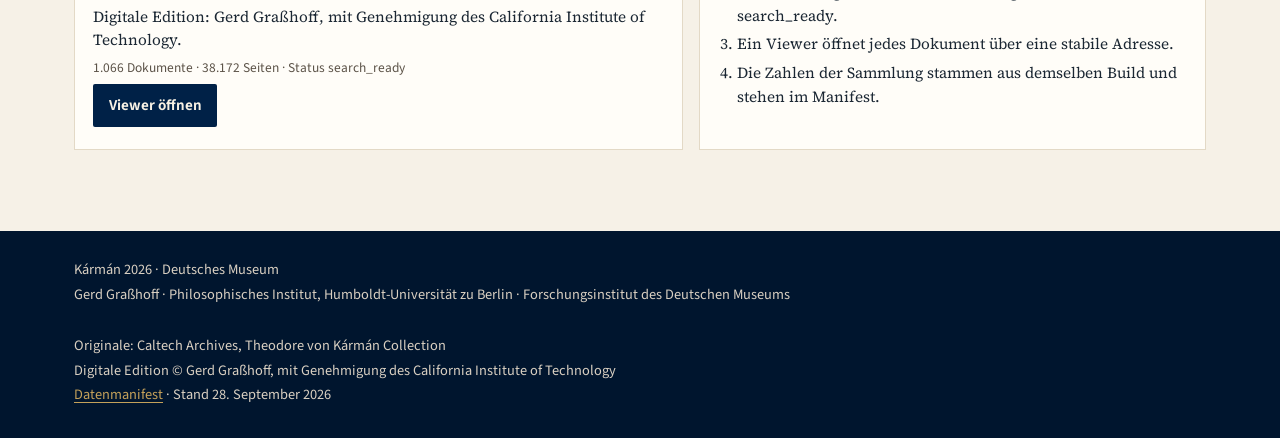
==== commit 58b1a549: "Mark the working periods as confirmed by the author." ====
--- a/index.html
+++ b/index.html
@@ -13,7 +13,7 @@
   <link rel="preconnect" href="https://fonts.googleapis.com">
   <link rel="preconnect" href="https://fonts.gstatic.com" crossorigin>
   <link href="https://fonts.googleapis.com/css2?family=Fraunces:ital,opsz,wght@0,9..144,460;0,9..144,560;1,9..144,460&family=Source+Sans+3:ital,wght@0,400;0,560;0,650;1,400&family=Source+Serif+4:ital,opsz,wght@0,8..60,400;0,8..60,560;1,8..60,400&display=swap" rel="stylesheet">
-  <link rel="stylesheet" href="assets/karman.css?v=20260928184851">
+  <link rel="stylesheet" href="assets/karman.css?v=20260928194044">
 </head>
 <body>
   <a class="skip" href="#inhalt">Zum Inhalt</a>
@@ -61,7 +61,7 @@
         <article class="portal" id="perioden">
           <p class="mark">Erzählung 2</p>
           <h2>Arbeitsperioden</h2>
-          <p>Studium, Aachen, Pasadena vor dem Krieg, Krieg und wissenschaftliche Beratung, AGARD: wie jede Periode die Korrespondenzpartner, die Themen und die Manuskripte verändert. Die Grenzen sind vorläufig und gegen die Daten geprüft.</p>
+          <p>Studium, Aachen, Pasadena vor dem Krieg, Krieg und wissenschaftliche Beratung, AGARD: wie jede Periode die Korrespondenzpartner, die Themen und die Manuskripte verändert. Die Grenzen sind gegen die Schreiborte der Einheiten geprüft.</p>
           <p class="go-row"><a class="go" href="perioden/">Perioden ansehen</a></p>
         </article>
 
@@ -139,9 +139,9 @@
     </div>
   </footer>
 
-  <script src="assets/vendor/d3.v7.min.js?v=20260928184851"></script>
-  <script src="data/bundle.js?v=20260928184851"></script>
-  <script src="assets/js/charts.js?v=20260928184851"></script>
-  <script src="assets/js/scrolly.js?v=20260928184851"></script>
+  <script src="assets/vendor/d3.v7.min.js?v=20260928194044"></script>
+  <script src="data/bundle.js?v=20260928194044"></script>
+  <script src="assets/js/charts.js?v=20260928194044"></script>
+  <script src="assets/js/scrolly.js?v=20260928194044"></script>
 </body>
 </html>
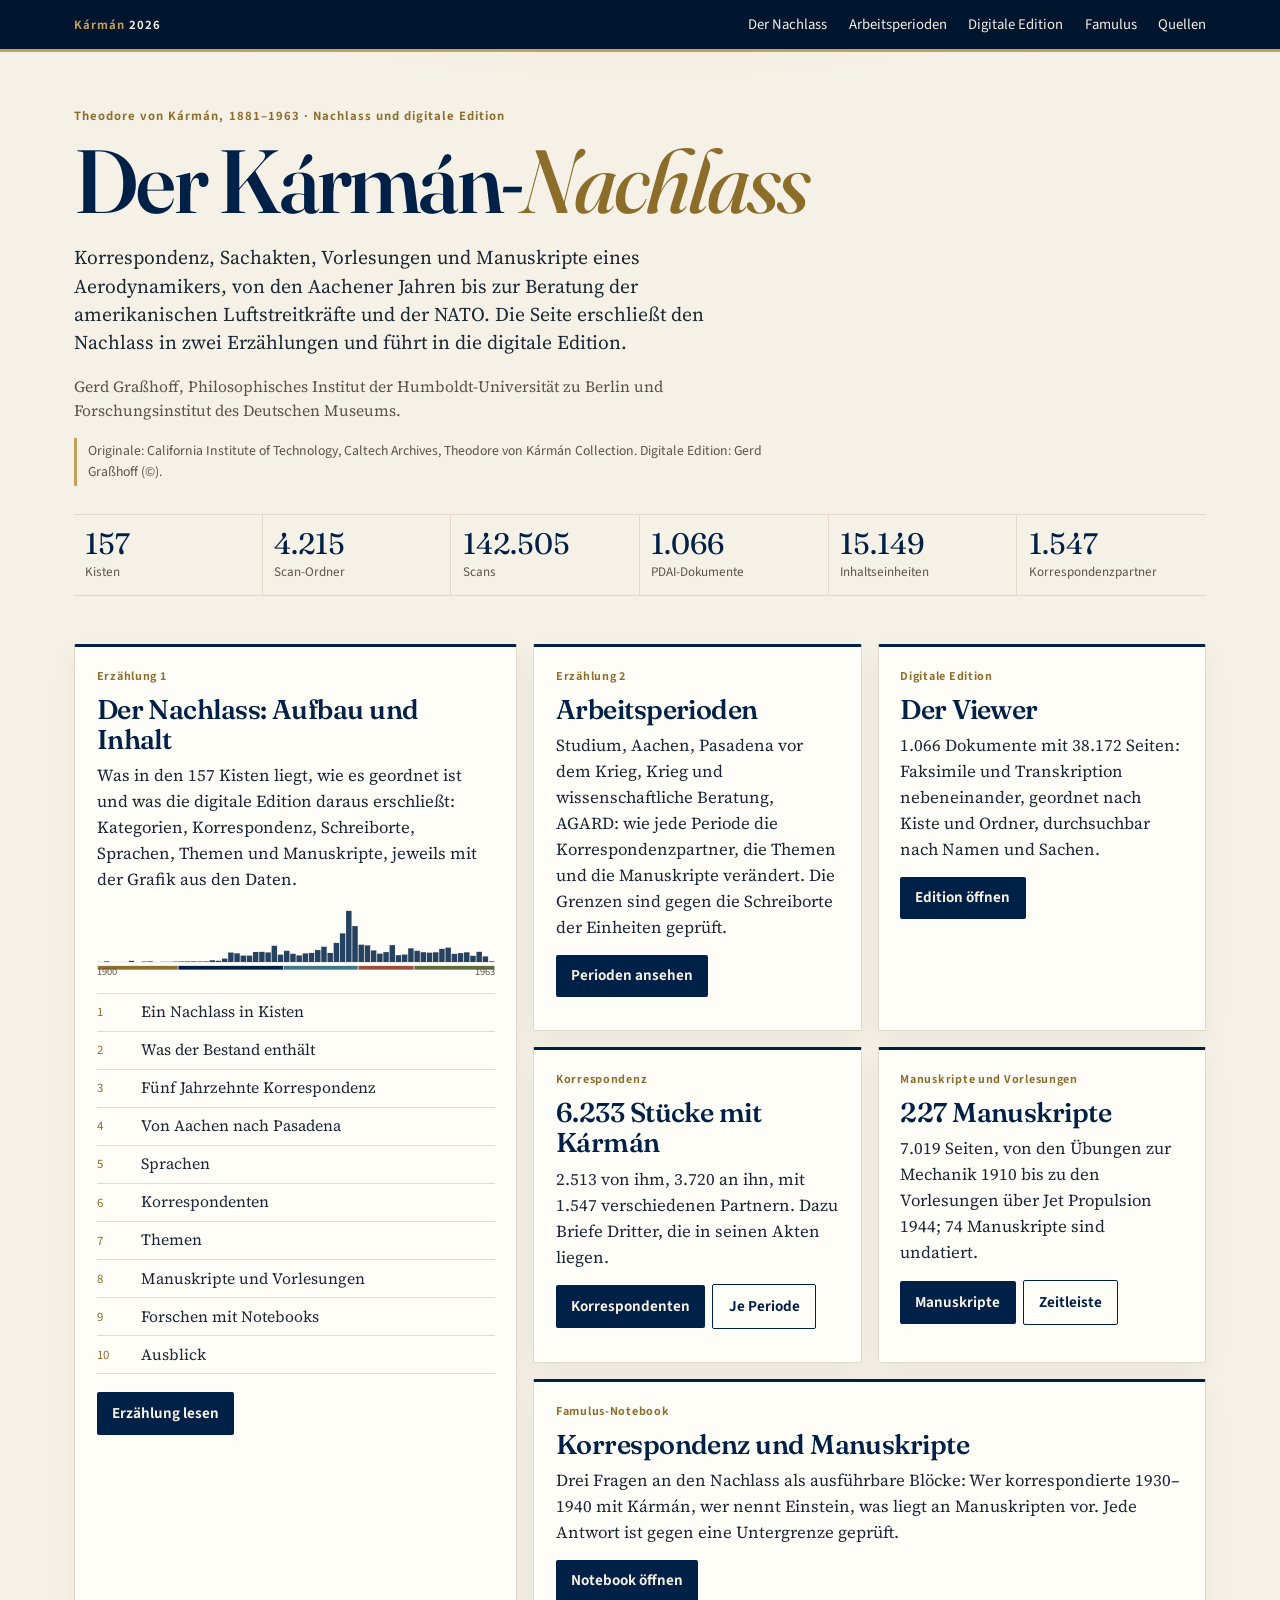
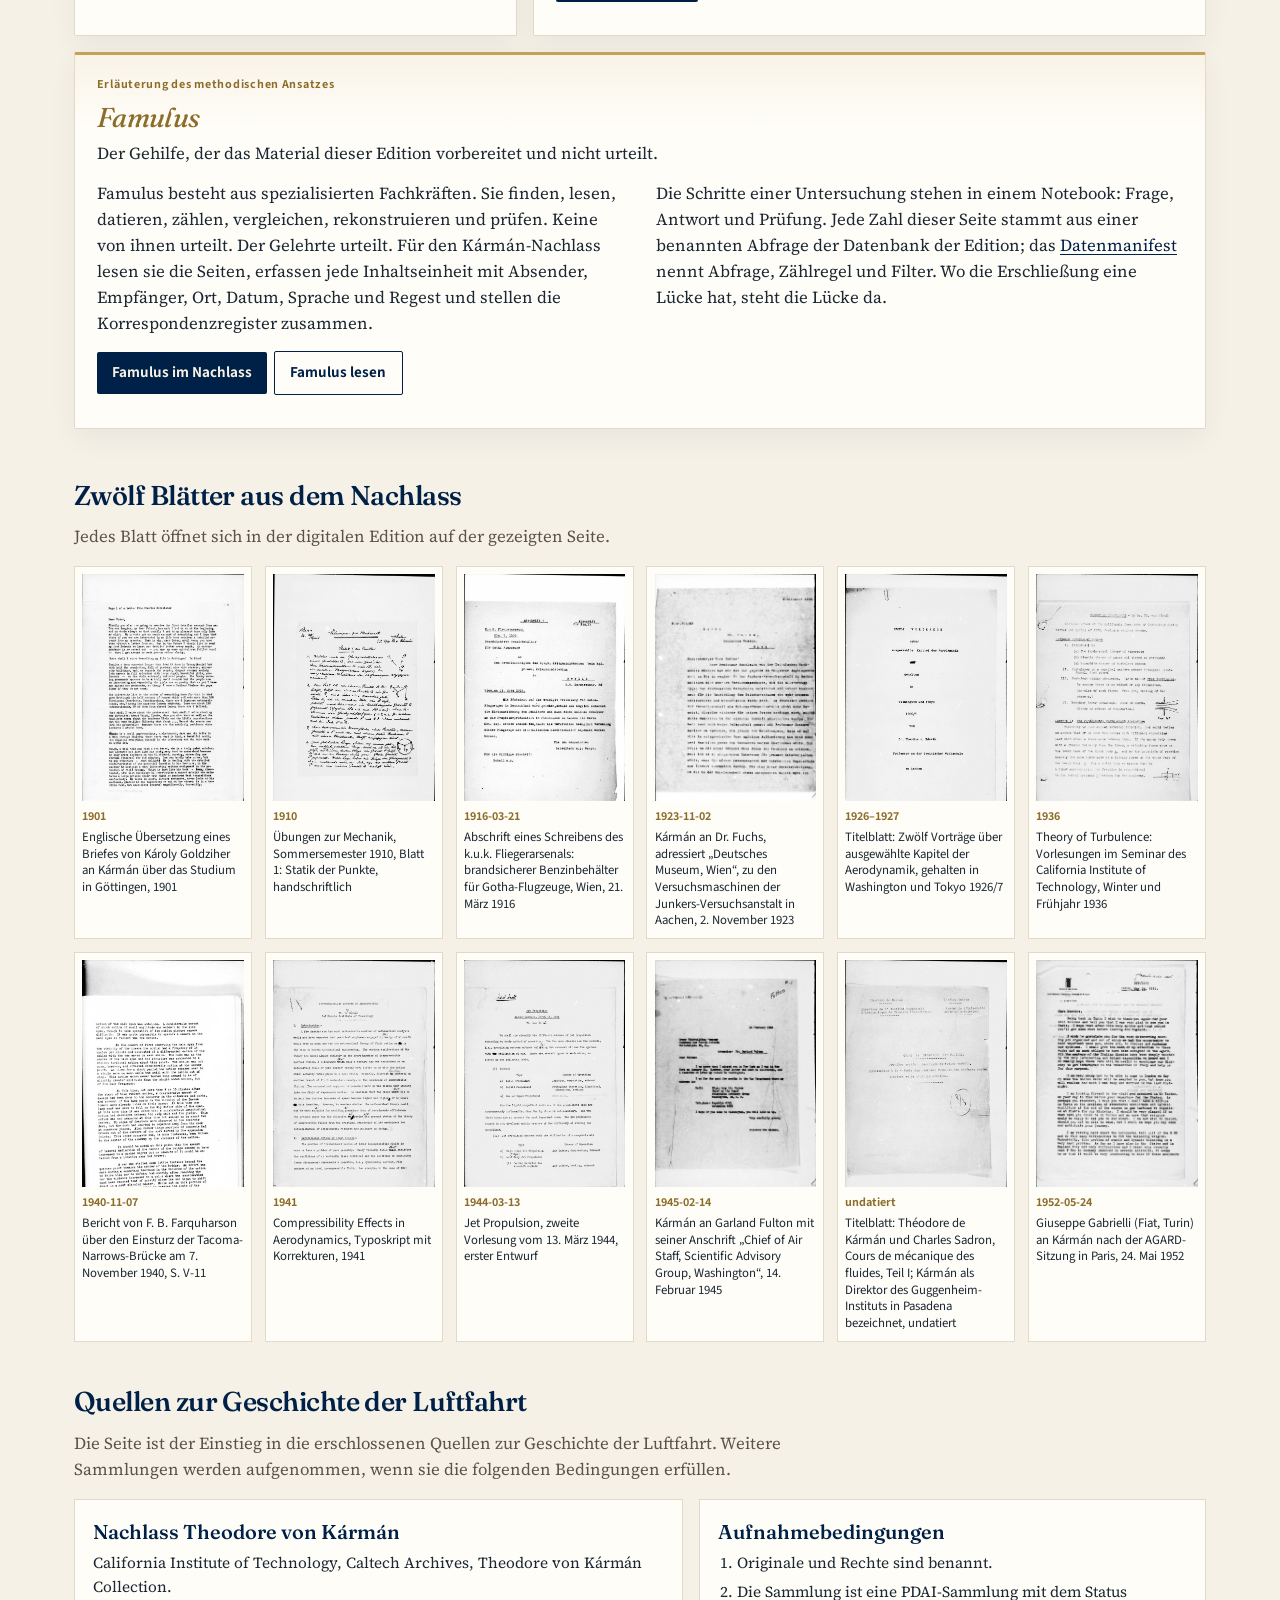
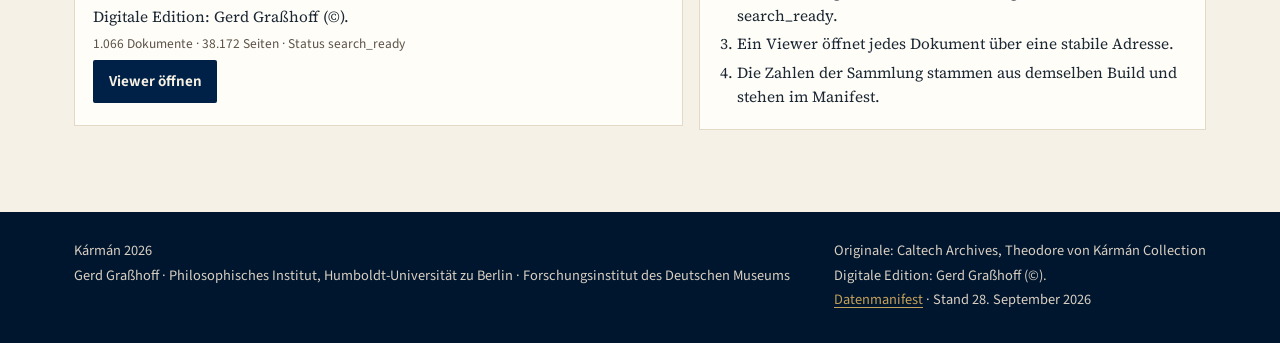
==== commit 7f005665: "Name the site Kármán 2026 and credit the digital edition to Gerd Graßhoff. The pages will be shown t" ====
--- a/index.html
+++ b/index.html
@@ -3,23 +3,23 @@
 <head>
   <meta charset="utf-8">
   <meta name="viewport" content="width=device-width, initial-scale=1">
-  <title>Kármán 2026 · Deutsches Museum</title>
+  <title>Kármán 2026</title>
   <meta name="description" content="Der Nachlass Theodore von Kármáns: digitale Edition, Korrespondenz, Manuskripte, Arbeitsperioden und Famulus-Notebooks. Einstieg in die Quellen zur Geschichte der Luftfahrt.">
   <meta name="author" content="Gerd Graßhoff">
-  <meta property="og:title" content="Kármán 2026 · Deutsches Museum">
+  <meta property="og:title" content="Kármán 2026">
   <meta property="og:description" content="Der Nachlass Theodore von Kármáns in der digitalen Edition: Aufbau, Korrespondenz, Manuskripte und Arbeitsperioden.">
   <meta property="og:type" content="website">
   <link rel="icon" href="favicon.svg" type="image/svg+xml">
   <link rel="preconnect" href="https://fonts.googleapis.com">
   <link rel="preconnect" href="https://fonts.gstatic.com" crossorigin>
   <link href="https://fonts.googleapis.com/css2?family=Fraunces:ital,opsz,wght@0,9..144,460;0,9..144,560;1,9..144,460&family=Source+Sans+3:ital,wght@0,400;0,560;0,650;1,400&family=Source+Serif+4:ital,opsz,wght@0,8..60,400;0,8..60,560;1,8..60,400&display=swap" rel="stylesheet">
-  <link rel="stylesheet" href="assets/karman.css?v=20260928194044">
+  <link rel="stylesheet" href="assets/karman.css?v=20260929103823">
 </head>
 <body>
   <a class="skip" href="#inhalt">Zum Inhalt</a>
   <header class="mast">
     <div class="mast-inner">
-      <p class="brand"><span>Kármán</span> 2026 · Deutsches Museum</p>
+      <p class="brand"><span>Kármán</span> 2026</p>
       <nav aria-label="Abschnitte">
         <a href="nachlass/">Der Nachlass</a>
         <a href="perioden/">Arbeitsperioden</a>
@@ -37,7 +37,7 @@
         <h1>Der Kármán-<em>Nachlass</em></h1>
         <p class="lead">Korrespondenz, Sachakten, Vorlesungen und Manuskripte eines Aerodynamikers, von den Aachener Jahren bis zur Beratung der amerikanischen Luftstreitkräfte und der NATO. Die Seite erschließt den Nachlass in zwei Erzählungen und führt in die digitale Edition.</p>
         <p class="byline">Gerd Graßhoff, Philosophisches Institut der Humboldt-Universität zu Berlin und Forschungsinstitut des Deutschen Museums.</p>
-        <p class="credit">Originale: California Institute of Technology, Caltech Archives, Theodore von Kármán Collection. Digitale Edition: Gerd Graßhoff, Inhaber des Urheberrechts der digitalen Edition, mit Genehmigung des California Institute of Technology.</p>
+        <p class="credit">Originale: California Institute of Technology, Caltech Archives, Theodore von Kármán Collection. Digitale Edition: Gerd Graßhoff (©).</p>
         <div class="figures" aria-label="Der Nachlass in Zahlen">
           <div><span class="v">157</span><span class="k">Kisten</span></div>
           <div><span class="v">4.215</span><span class="k">Scan-Ordner</span></div>
@@ -115,7 +115,7 @@
         <h2 id="quellen-t">Quellen zur Geschichte der Luftfahrt</h2>
         <p class="section-lead">Die Seite ist der Einstieg in die erschlossenen Quellen zur Geschichte der Luftfahrt. Weitere Sammlungen werden aufgenommen, wenn sie die folgenden Bedingungen erfüllen.</p>
         <div class="sources">
-          <div><div class="source-item"><h3>Nachlass Theodore von Kármán</h3><p>California Institute of Technology, Caltech Archives, Theodore von Kármán Collection.</p><p>Digitale Edition: Gerd Graßhoff, mit Genehmigung des California Institute of Technology.</p><p class="meta">1.066 Dokumente · 38.172 Seiten · Status search_ready</p><p><a class="go" href="https://lettre.ngrok.dev/karman/" target="_blank" rel="noopener">Viewer öffnen</a></p></div></div>
+          <div><div class="source-item"><h3>Nachlass Theodore von Kármán</h3><p>California Institute of Technology, Caltech Archives, Theodore von Kármán Collection.</p><p>Digitale Edition: Gerd Graßhoff (©).</p><p class="meta">1.066 Dokumente · 38.172 Seiten · Status search_ready</p><p><a class="go" href="https://lettre.ngrok.dev/karman/" target="_blank" rel="noopener">Viewer öffnen</a></p></div></div>
           <div class="source-item">
             <h3>Aufnahmebedingungen</h3>
             <ol class="admission"><li>Originale und Rechte sind benannt.</li><li>Die Sammlung ist eine PDAI-Sammlung mit dem Status search_ready.</li><li>Ein Viewer öffnet jedes Dokument über eine stabile Adresse.</li><li>Die Zahlen der Sammlung stammen aus demselben Build und stehen im Manifest.</li></ol>
@@ -128,20 +128,20 @@
   <footer>
     <div class="wrap">
       <div>
-        <p>Kármán 2026 · Deutsches Museum</p>
+        <p>Kármán 2026</p>
         <p>Gerd Graßhoff · Philosophisches Institut, Humboldt-Universität zu Berlin · Forschungsinstitut des Deutschen Museums</p>
       </div>
       <div>
         <p>Originale: Caltech Archives, Theodore von Kármán Collection</p>
-        <p>Digitale Edition © Gerd Graßhoff, mit Genehmigung des California Institute of Technology</p>
+        <p>Digitale Edition: Gerd Graßhoff (©).</p>
         <p><a href="data/manifest.json">Datenmanifest</a> · Stand 28. September 2026</p>
       </div>
     </div>
   </footer>
 
-  <script src="assets/vendor/d3.v7.min.js?v=20260928194044"></script>
-  <script src="data/bundle.js?v=20260928194044"></script>
-  <script src="assets/js/charts.js?v=20260928194044"></script>
-  <script src="assets/js/scrolly.js?v=20260928194044"></script>
+  <script src="assets/vendor/d3.v7.min.js?v=20260929103823"></script>
+  <script src="data/bundle.js?v=20260929103823"></script>
+  <script src="assets/js/charts.js?v=20260929103823"></script>
+  <script src="assets/js/scrolly.js?v=20260929103823"></script>
 </body>
 </html>
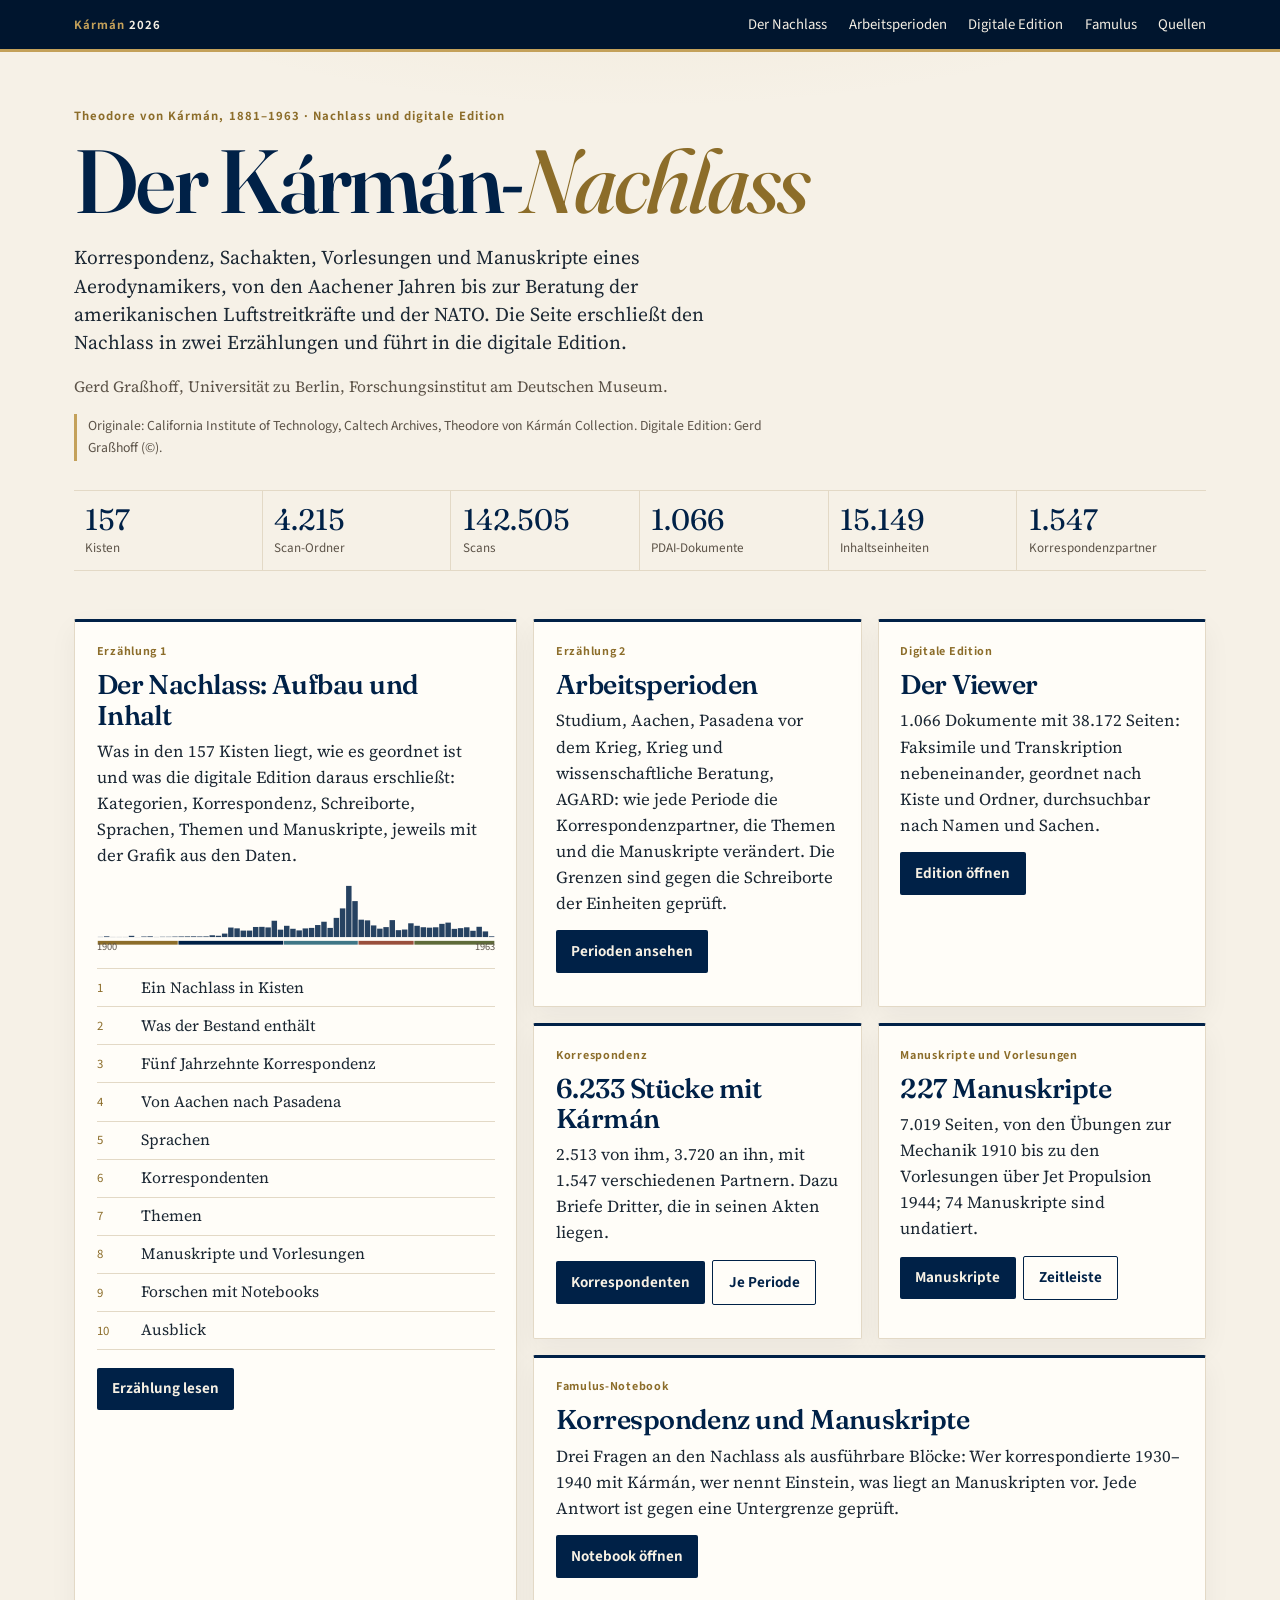
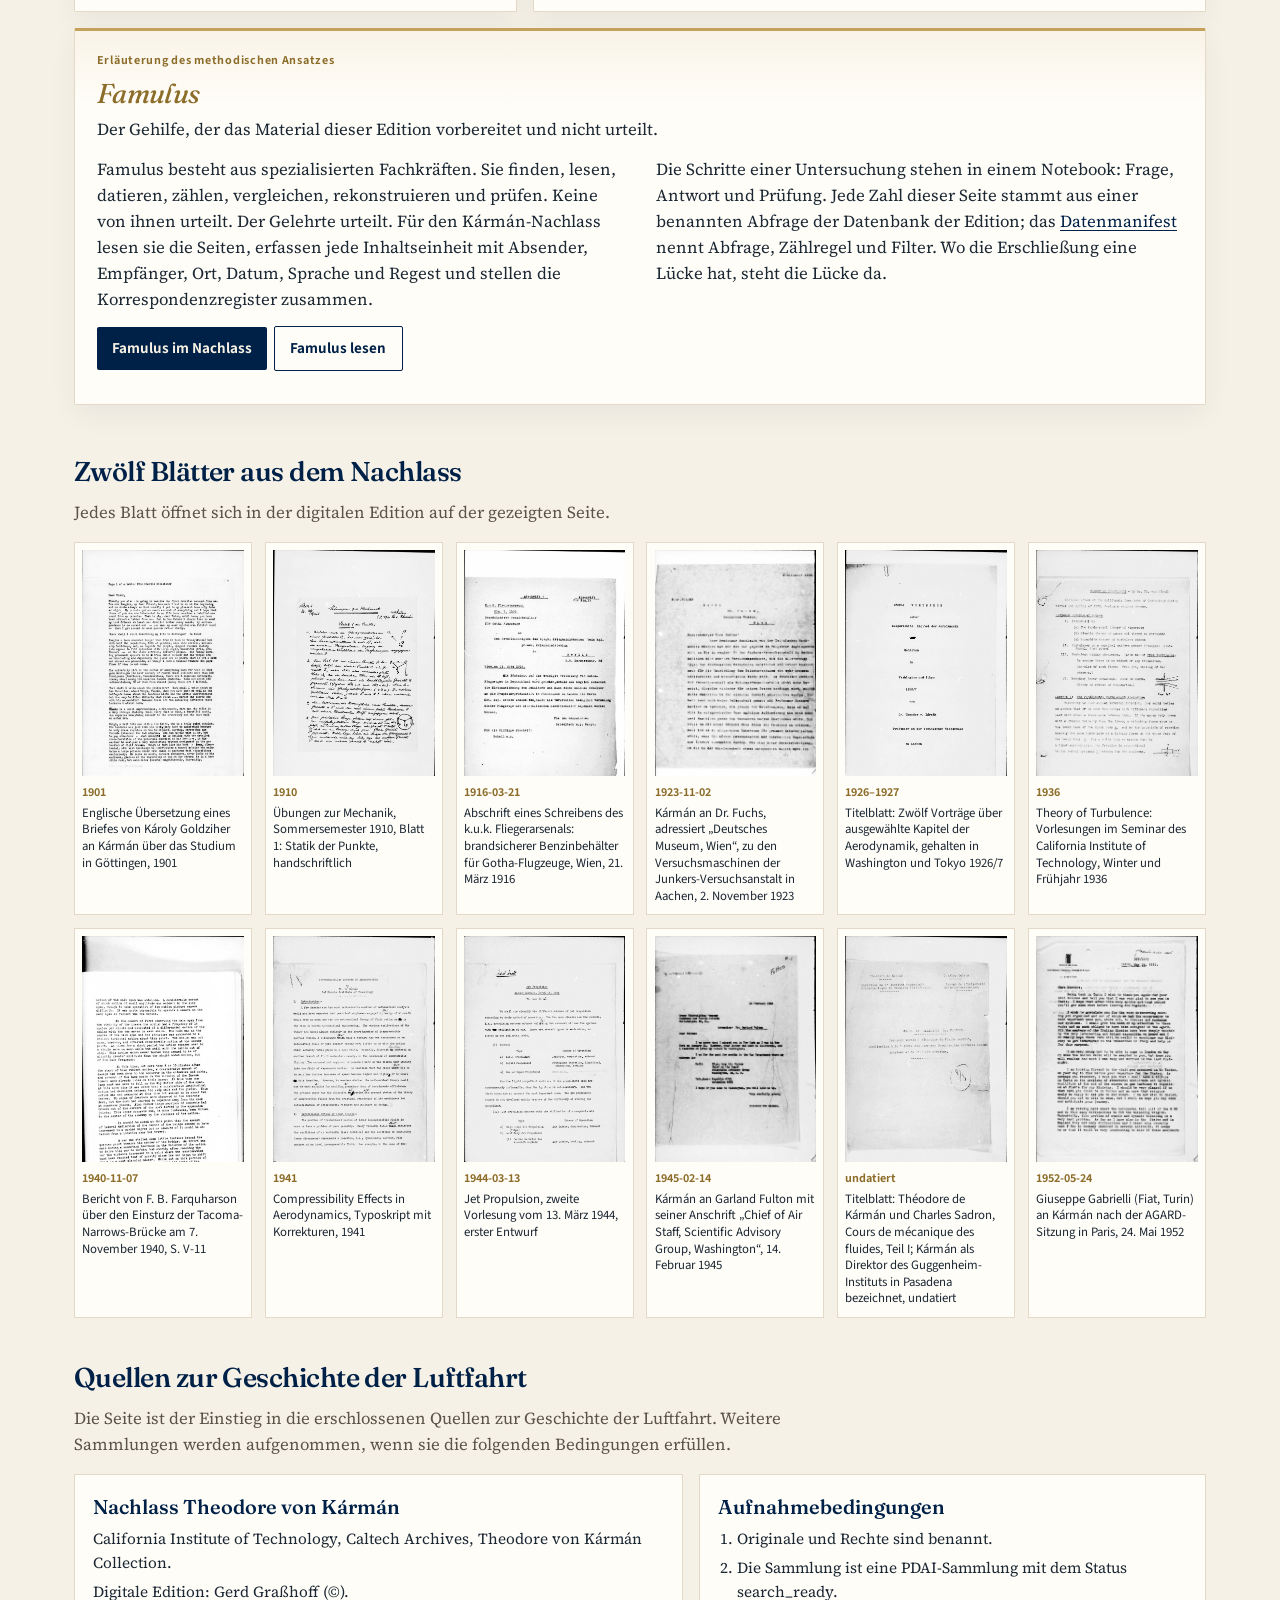
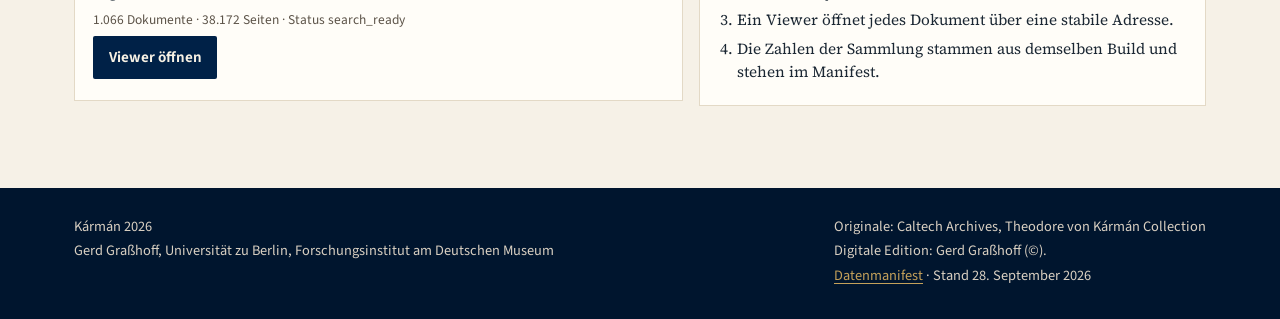
==== commit 2a622146: "Shorten the author line to the university and the research institute. Co-authored-by: Cursor <cursor" ====
--- a/index.html
+++ b/index.html
@@ -13,7 +13,7 @@
   <link rel="preconnect" href="https://fonts.googleapis.com">
   <link rel="preconnect" href="https://fonts.gstatic.com" crossorigin>
   <link href="https://fonts.googleapis.com/css2?family=Fraunces:ital,opsz,wght@0,9..144,460;0,9..144,560;1,9..144,460&family=Source+Sans+3:ital,wght@0,400;0,560;0,650;1,400&family=Source+Serif+4:ital,opsz,wght@0,8..60,400;0,8..60,560;1,8..60,400&display=swap" rel="stylesheet">
-  <link rel="stylesheet" href="assets/karman.css?v=20260929103823">
+  <link rel="stylesheet" href="assets/karman.css?v=20260929104529">
 </head>
 <body>
   <a class="skip" href="#inhalt">Zum Inhalt</a>
@@ -36,7 +36,7 @@
         <p class="kicker">Theodore von Kármán, 1881–1963 · Nachlass und digitale Edition</p>
         <h1>Der Kármán-<em>Nachlass</em></h1>
         <p class="lead">Korrespondenz, Sachakten, Vorlesungen und Manuskripte eines Aerodynamikers, von den Aachener Jahren bis zur Beratung der amerikanischen Luftstreitkräfte und der NATO. Die Seite erschließt den Nachlass in zwei Erzählungen und führt in die digitale Edition.</p>
-        <p class="byline">Gerd Graßhoff, Philosophisches Institut der Humboldt-Universität zu Berlin und Forschungsinstitut des Deutschen Museums.</p>
+        <p class="byline">Gerd Graßhoff, Universität zu Berlin, Forschungsinstitut am Deutschen Museum.</p>
         <p class="credit">Originale: California Institute of Technology, Caltech Archives, Theodore von Kármán Collection. Digitale Edition: Gerd Graßhoff (©).</p>
         <div class="figures" aria-label="Der Nachlass in Zahlen">
           <div><span class="v">157</span><span class="k">Kisten</span></div>
@@ -129,7 +129,7 @@
     <div class="wrap">
       <div>
         <p>Kármán 2026</p>
-        <p>Gerd Graßhoff · Philosophisches Institut, Humboldt-Universität zu Berlin · Forschungsinstitut des Deutschen Museums</p>
+        <p>Gerd Graßhoff, Universität zu Berlin, Forschungsinstitut am Deutschen Museum</p>
       </div>
       <div>
         <p>Originale: Caltech Archives, Theodore von Kármán Collection</p>
@@ -139,9 +139,9 @@
     </div>
   </footer>
 
-  <script src="assets/vendor/d3.v7.min.js?v=20260929103823"></script>
-  <script src="data/bundle.js?v=20260929103823"></script>
-  <script src="assets/js/charts.js?v=20260929103823"></script>
-  <script src="assets/js/scrolly.js?v=20260929103823"></script>
+  <script src="assets/vendor/d3.v7.min.js?v=20260929104529"></script>
+  <script src="data/bundle.js?v=20260929104529"></script>
+  <script src="assets/js/charts.js?v=20260929104529"></script>
+  <script src="assets/js/scrolly.js?v=20260929104529"></script>
 </body>
 </html>
